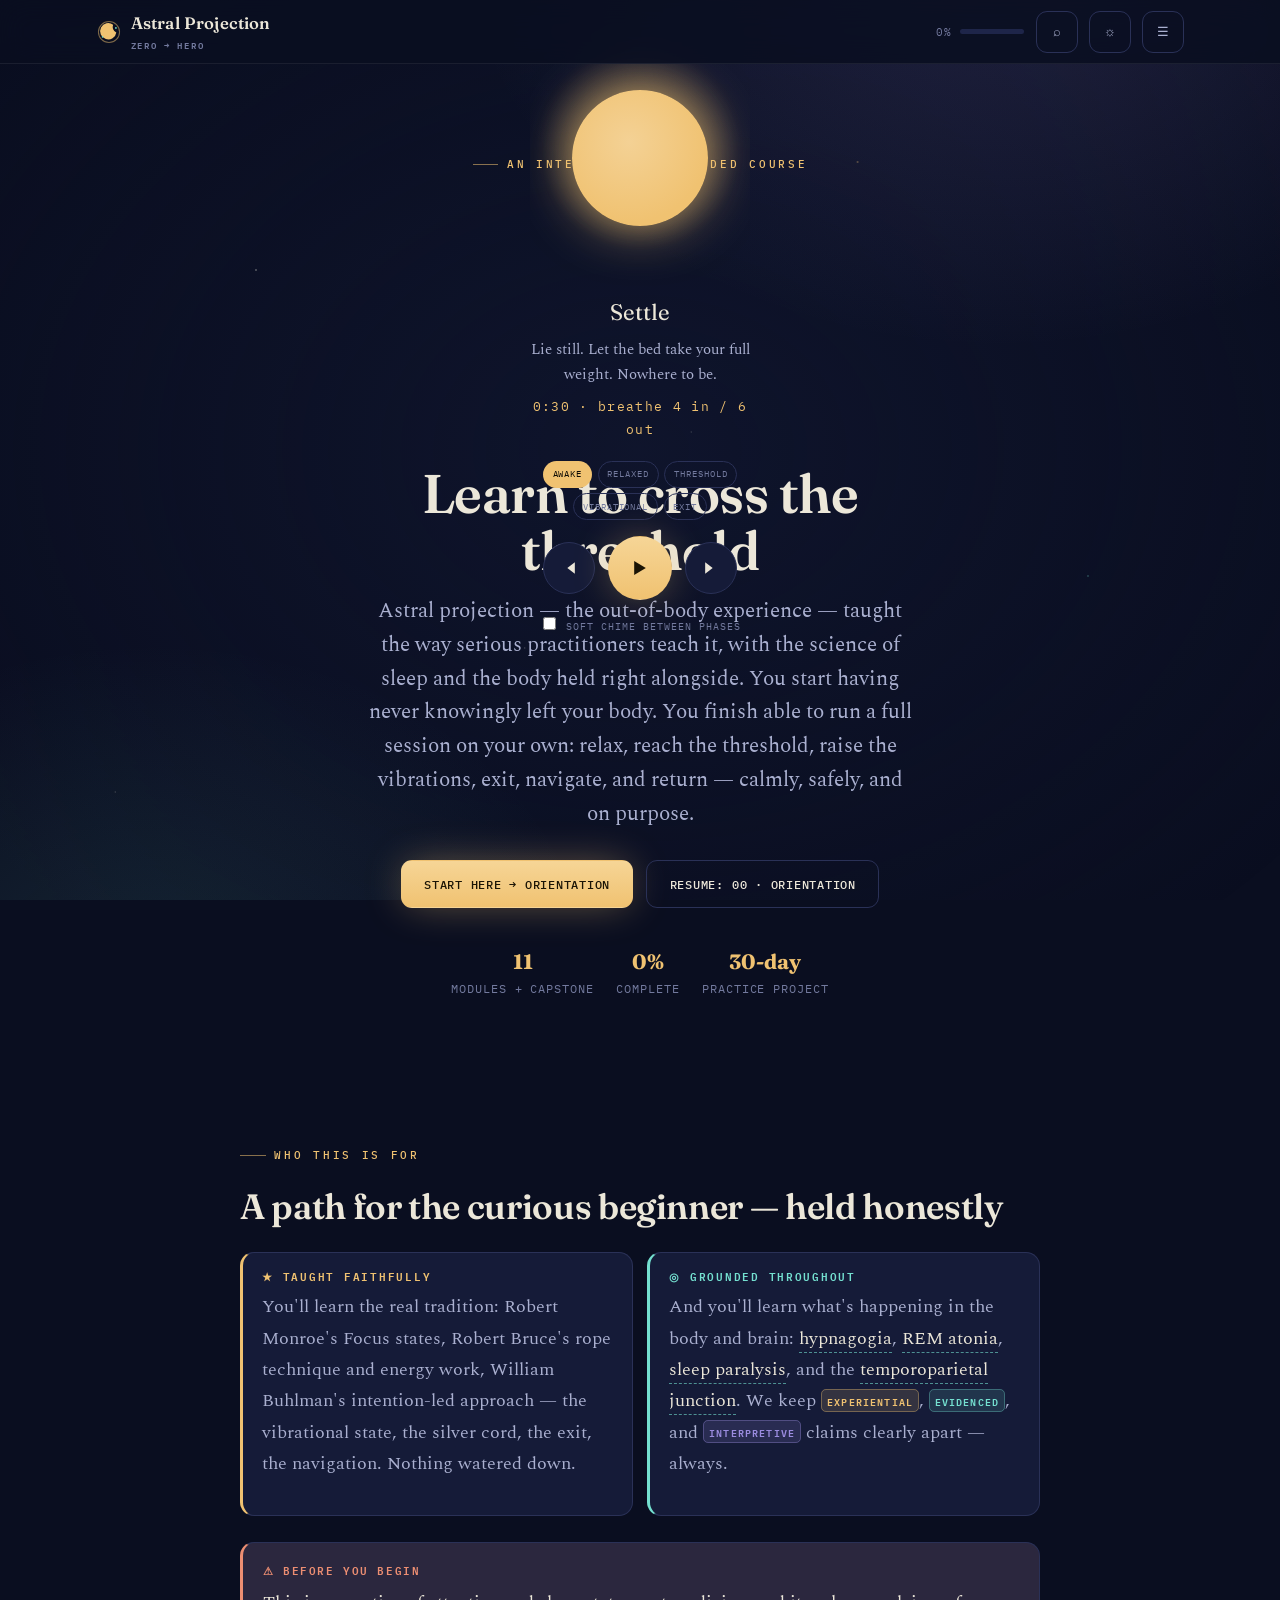
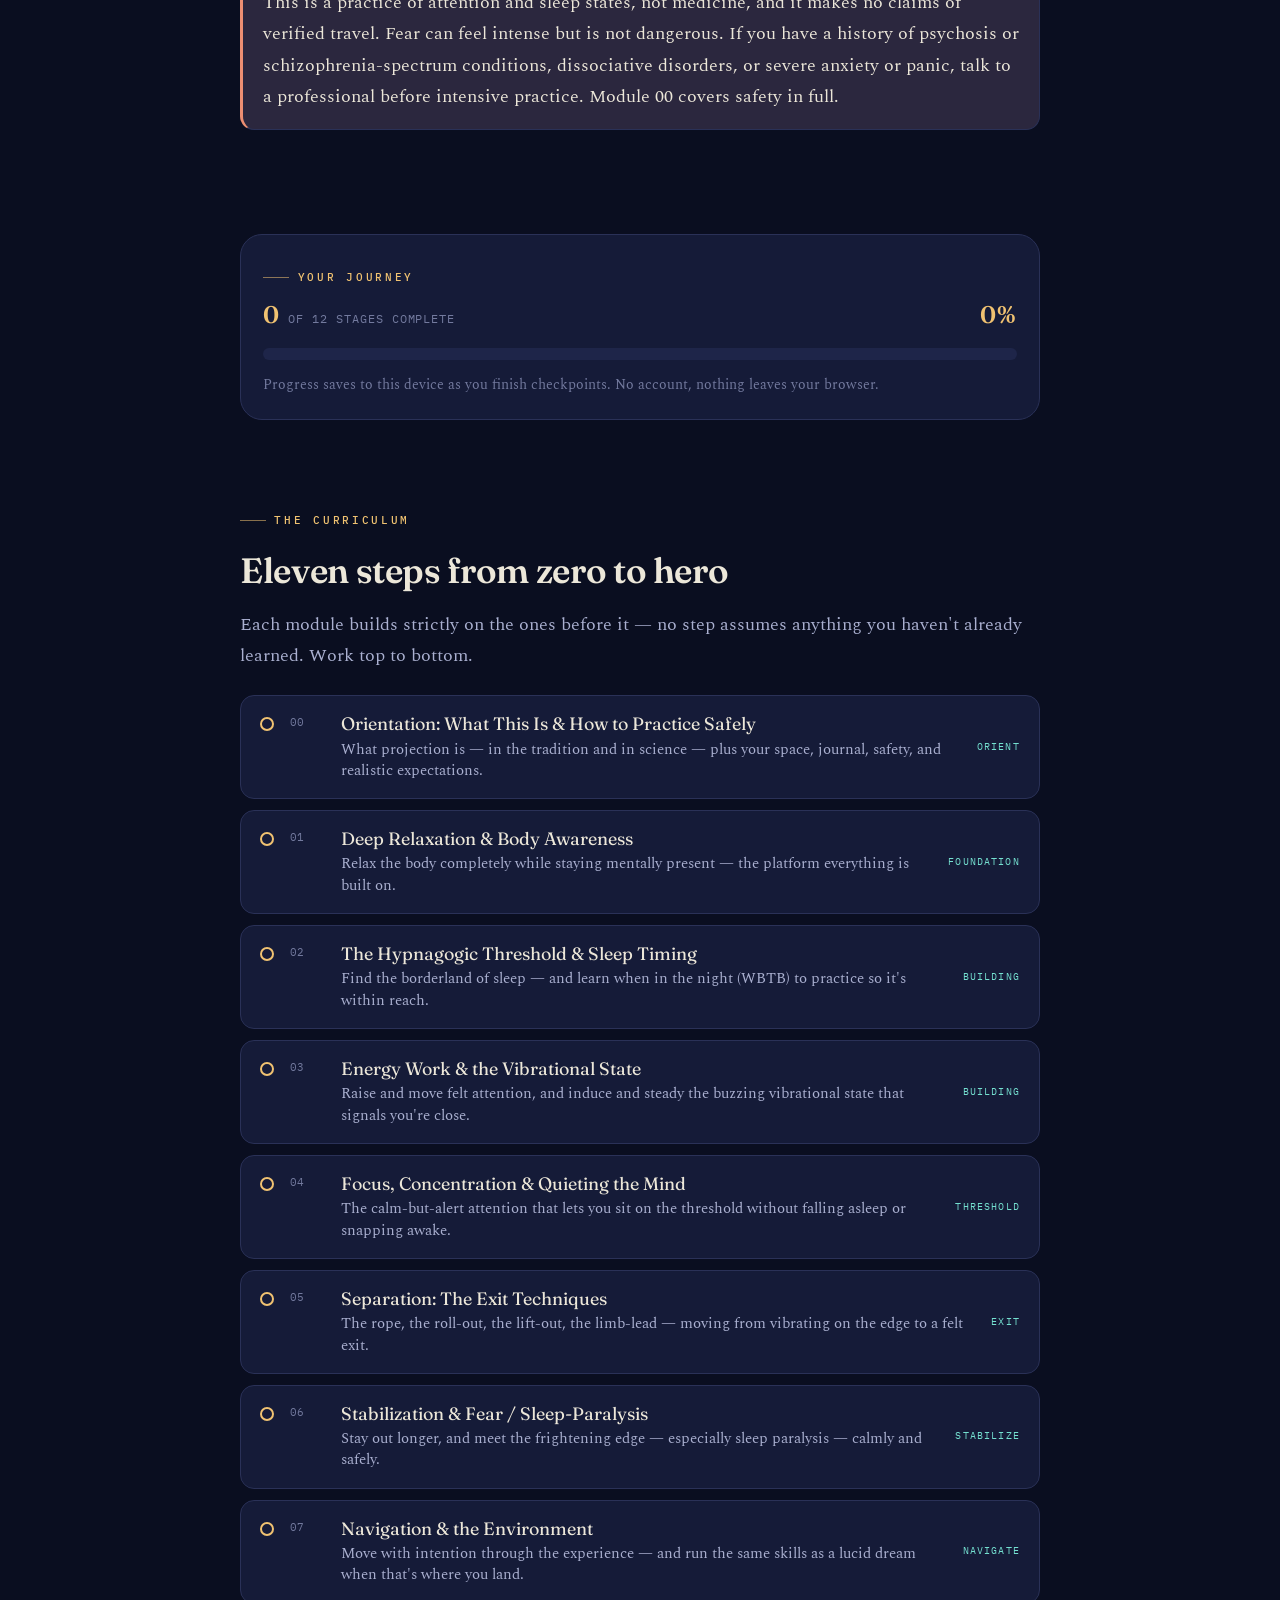
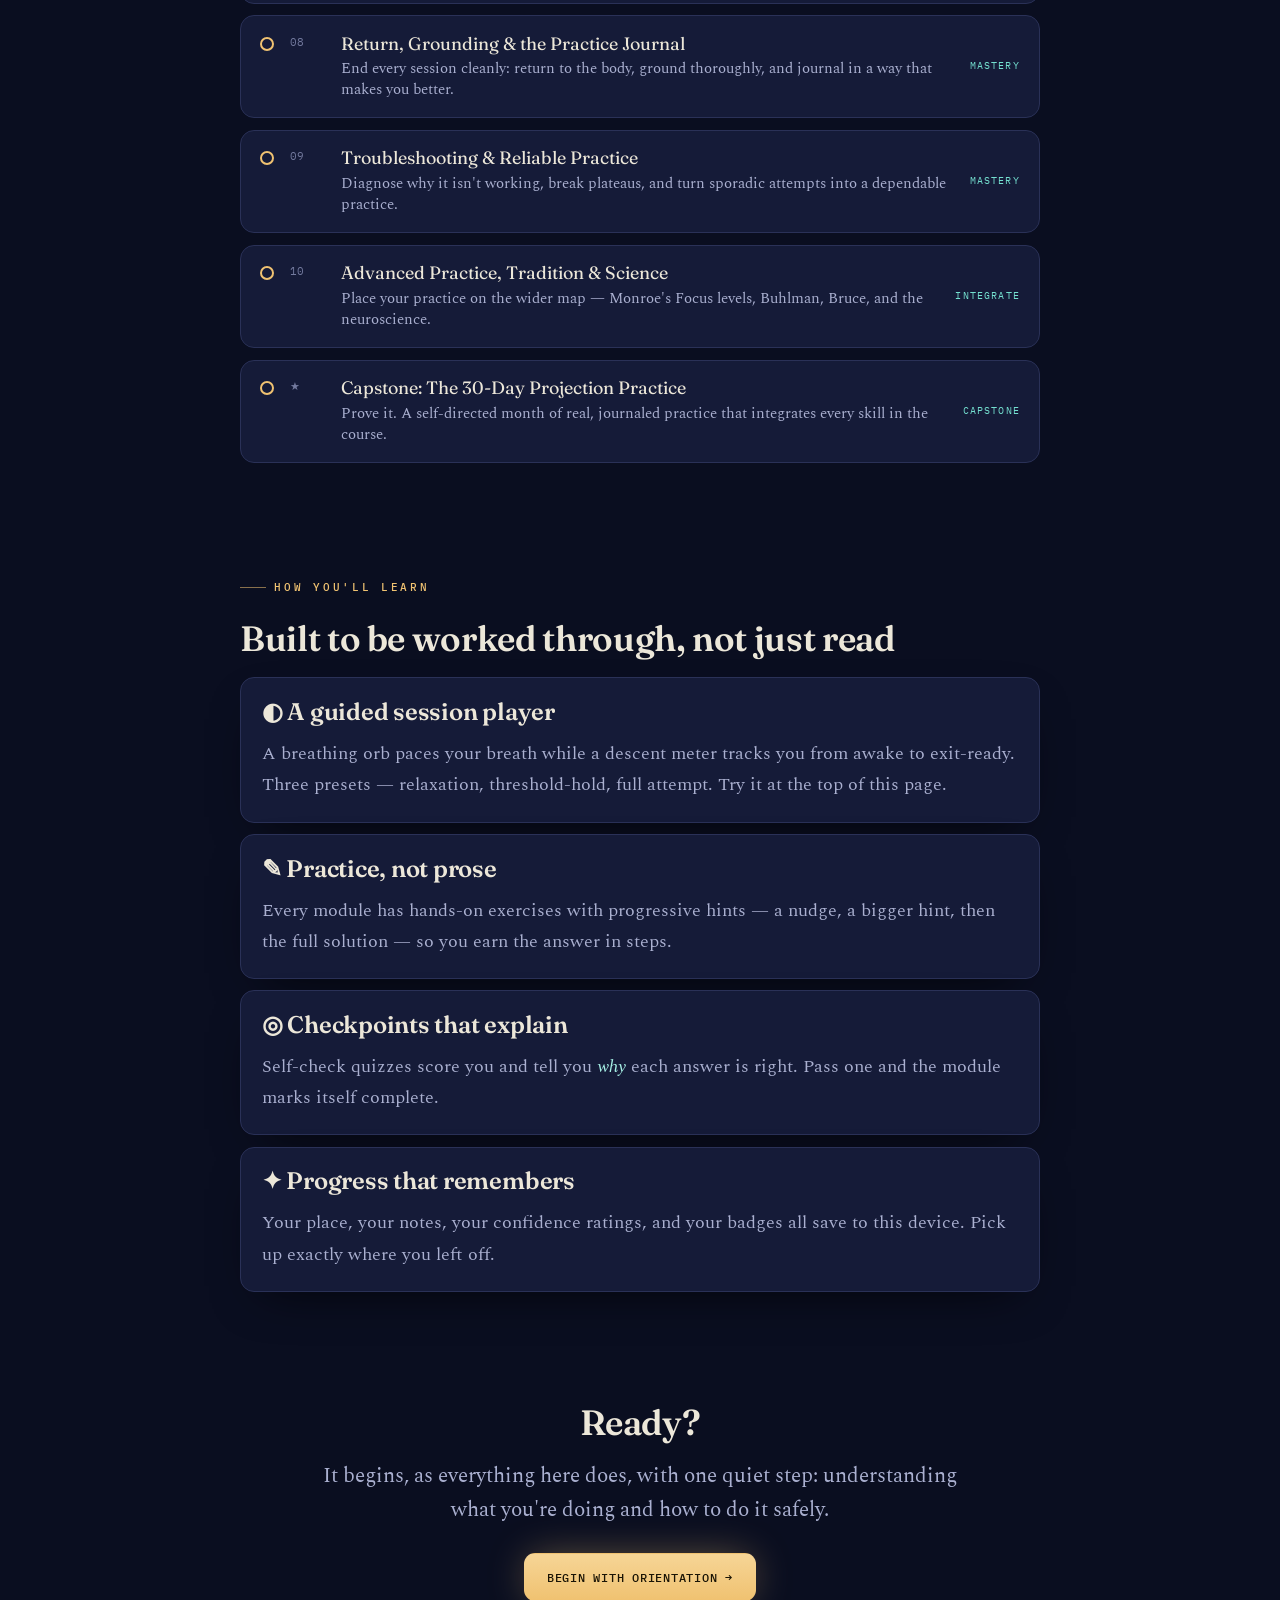
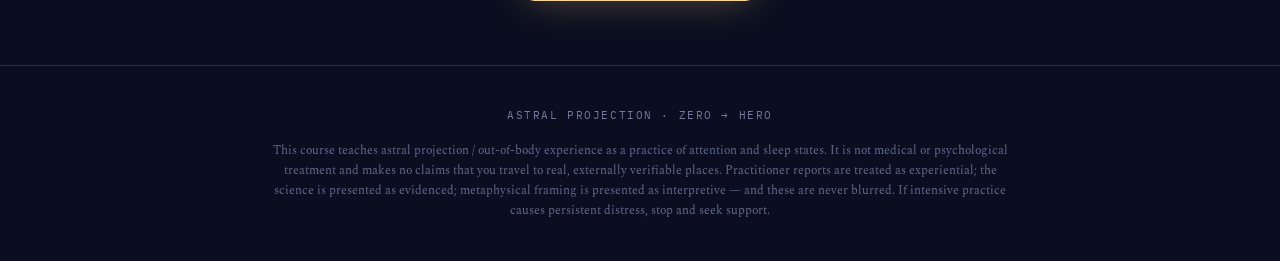
==== docs/index.html @ b240c271 "Build interactive zero-to-hero Astral Projection course A complete, deployable interactive course ta" ====
<!doctype html>
<html lang="en" data-theme="dark">
<head>
  <meta charset="utf-8">
  <meta name="viewport" content="width=device-width, initial-scale=1, viewport-fit=cover">
  <title>Astral Projection · Zero to Hero — an interactive course</title>
  <meta name="description" content="An interactive, grounded zero-to-hero course in astral projection: relaxation, the hypnagogic threshold, the vibrational state, exit techniques, navigation, and a 30-day capstone practice.">
  <link rel="preconnect" href="https://fonts.googleapis.com">
  <link rel="preconnect" href="https://fonts.gstatic.com" crossorigin>
  <link rel="stylesheet" href="assets/css/main.css">
</head>
<body data-module="home">
  <div class="skyfield"></div>
  <a class="skip-link" href="#main">Skip to content</a>

  <header class="site-header"><div class="site-header__bar">
    <a class="brand" href="index.html" aria-label="Astral Projection — home">
      <span class="brand__mark" aria-hidden="true">
        <svg viewBox="0 0 32 32" fill="none"><circle cx="16" cy="16" r="13" stroke="var(--accent)" stroke-width="1.3" opacity=".5"/><path d="M21 7a10 10 0 1 0 4 9.5A8 8 0 0 1 21 7Z" fill="var(--accent)"/><circle cx="24.5" cy="11" r="1.1" fill="var(--accent-2)"/><circle cx="8" cy="22" r="1" fill="var(--accent-2)"/></svg>
      </span>
      <span>Astral Projection<small>Zero → Hero</small></span>
    </a>
    <span class="header-spring"></span>
    <span class="header-progress"><span class="label" data-mini-pct>0%</span>
      <span class="mini-track"><span class="mini-fill" data-mini-fill></span></span></span>
    <button class="icon-btn" data-search-open aria-label="Search the course">⌕</button>
    <button class="icon-btn" data-theme-toggle aria-label="Toggle light or dark theme"><span data-theme-icon>☼</span></button>
    <button class="icon-btn" data-nav-open aria-label="Open module menu">☰</button>
  </div></header>

  <!-- nav sheet -->
  <div class="navsheet" aria-hidden="true">
    <div class="navsheet__scrim" data-nav-close></div>
    <nav class="navsheet__panel" aria-label="Course modules">
      <div style="display:flex;justify-content:space-between;align-items:center">
        <h3 style="margin-top:0">Course map</h3>
        <button class="icon-btn" data-nav-close aria-label="Close menu">✕</button>
      </div>
      <a data-module="home" href="index.html"><span class="num"><span>◆</span></span> Course home</a>
      <h3>Start here</h3>
      <a data-module="00-orientation" href="00-orientation.html"><span class="num"><span>00</span></span> Orientation</a>
      <h3>Modules</h3>
      <a data-module="01-relaxation-and-body-awareness" href="01-relaxation-and-body-awareness.html"><span class="num"><span>01</span></span> Relaxation & Body Awareness</a>
      <a data-module="02-threshold-and-sleep-timing" href="02-threshold-and-sleep-timing.html"><span class="num"><span>02</span></span> The Threshold & Timing</a>
      <a data-module="03-energy-and-vibrational-state" href="03-energy-and-vibrational-state.html"><span class="num"><span>03</span></span> Energy & the Vibrational State</a>
      <a data-module="04-focus-and-quieting-the-mind" href="04-focus-and-quieting-the-mind.html"><span class="num"><span>04</span></span> Focus & Quieting the Mind</a>
      <a data-module="05-separation-and-exit-techniques" href="05-separation-and-exit-techniques.html"><span class="num"><span>05</span></span> The Exit Techniques</a>
      <a data-module="06-stabilizing-and-fear-management" href="06-stabilizing-and-fear-management.html"><span class="num"><span>06</span></span> Stabilization & Fear</a>
      <a data-module="07-navigation-and-the-environment" href="07-navigation-and-the-environment.html"><span class="num"><span>07</span></span> Navigation & the Environment</a>
      <a data-module="08-return-grounding-and-journaling" href="08-return-grounding-and-journaling.html"><span class="num"><span>08</span></span> Return, Grounding & Journaling</a>
      <a data-module="09-troubleshooting-and-reliable-practice" href="09-troubleshooting-and-reliable-practice.html"><span class="num"><span>09</span></span> Troubleshooting & Practice</a>
      <a data-module="10-advanced-practice-tradition-and-science" href="10-advanced-practice-tradition-and-science.html"><span class="num"><span>10</span></span> Advanced Practice & Science</a>
      <h3>Finish</h3>
      <a data-module="capstone" href="capstone.html"><span class="num"><span>★</span></span> Capstone: 30-Day Practice</a>
      <a data-module="reference" href="reference.html"><span class="num"><span>✦</span></span> Reference & Flashcards</a>
    </nav>
  </div>

  <!-- search -->
  <div class="searchbox" role="dialog" aria-modal="true" aria-label="Search">
    <div class="search-panel">
      <input type="search" placeholder="Search modules…  (press / anywhere)" aria-label="Search modules">
      <div class="search-results"></div>
    </div>
  </div>

  <main id="main">
    <section class="hero wrap">
      <p class="eyebrow" style="justify-content:center">An interactive, grounded course</p>
      <div class="orb-wrap"><div data-session-player="relaxation" data-presets="false" style="width:100%;margin:0;border:none;background:none;box-shadow:none;padding:0"></div></div>
      <h1>Learn to cross the threshold</h1>
      <p class="lede">Astral projection — the out-of-body experience — taught the way serious practitioners teach it, with the science of sleep and the body held right alongside. You start having never knowingly left your body. You finish able to run a full session on your own: relax, reach the threshold, raise the vibrations, exit, navigate, and return — calmly, safely, and on purpose.</p>
      <div class="hero-cta">
        <a class="btn btn-primary" href="00-orientation.html">Start here → Orientation</a>
        <a class="btn btn-ghost" data-resume href="00-orientation.html">Resume: <span data-resume-title>00 · Orientation</span></a>
      </div>
      <div class="hero-meta">
        <span><b>11</b> modules + capstone</span>
        <span><b data-overall-pct>0%</b> complete</span>
        <span><b>30-day</b> practice project</span>
      </div>
    </section>

    <div class="spacer"></div>

    <section class="wrap" id="who" style="max-width:54rem">
      <p class="eyebrow">Who this is for</p>
      <h2>A path for the curious beginner — held honestly</h2>
      <div class="lenses">
        <div class="lens lens-tradition">
          <h4>★ Taught faithfully</h4>
          <p class="muted">You'll learn the real tradition: Robert Monroe's Focus states, Robert Bruce's rope technique and energy work, William Buhlman's intention-led approach — the vibrational state, the silver cord, the exit, the navigation. Nothing watered down.</p>
        </div>
        <div class="lens lens-grounded">
          <h4>◎ Grounded throughout</h4>
          <p class="muted">And you'll learn what's happening in the body and brain: <span class="term" data-term="hypnagogia">hypnagogia</span>, <span class="term" data-term="rem atonia">REM atonia</span>, <span class="term" data-term="sleep paralysis">sleep paralysis</span>, and the <span class="term" data-term="tpj">temporoparietal junction</span>. We keep <span class="tag tag-experiential">experiential</span>, <span class="tag tag-evidenced">evidenced</span>, and <span class="tag tag-interpretive">interpretive</span> claims clearly apart — always.</p>
        </div>
      </div>
      <div class="callout callout-safety">
        <p class="callout-title">⚠ Before you begin</p>
        <p style="margin:0">This is a practice of attention and sleep states, not medicine, and it makes no claims of verified travel. Fear can feel intense but is not dangerous. If you have a history of psychosis or schizophrenia-spectrum conditions, dissociative disorders, or severe anxiety or panic, talk to a professional before intensive practice. Module 00 covers safety in full.</p>
      </div>
    </section>

    <div class="spacer"></div>

    <section class="wrap" id="progress" style="max-width:54rem">
      <div class="progress-panel">
        <p class="eyebrow" style="margin-bottom:.4rem">Your journey</p>
        <div style="display:flex;justify-content:space-between;align-items:baseline;flex-wrap:wrap;gap:.5rem">
          <span class="progress-stat"><b data-overall-count>0</b> of <span data-overall-total>12</span> stages complete</span>
          <span class="progress-stat"><b data-overall-pct>0%</b></span>
        </div>
        <div class="big-track"><span class="big-fill" data-overall-fill></span></div>
        <p class="faint" style="margin:.4rem 0 0;font-size:.86rem">Progress saves to this device as you finish checkpoints. No account, nothing leaves your browser.</p>
      </div>
    </section>

    <div class="spacer"></div>

    <section class="wrap" id="curriculum" style="max-width:54rem">
      <p class="eyebrow">The curriculum</p>
      <h2>Eleven steps from zero to hero</h2>
      <p class="muted">Each module builds strictly on the ones before it — no step assumes anything you haven't already learned. Work top to bottom.</p>

      <div class="curriculum">
        <a class="map-item" data-module="00-orientation" href="00-orientation.html"><span class="rail"><span class="dot"></span></span><span class="mno">00</span><span class="mbody"><span class="mttl">Orientation: What This Is &amp; How to Practice Safely</span><span class="mprom">What projection is — in the tradition and in science — plus your space, journal, safety, and realistic expectations.</span></span><span class="mrung">Orient</span></a>
        <a class="map-item" data-module="01-relaxation-and-body-awareness" href="01-relaxation-and-body-awareness.html"><span class="rail"><span class="dot"></span></span><span class="mno">01</span><span class="mbody"><span class="mttl">Deep Relaxation &amp; Body Awareness</span><span class="mprom">Relax the body completely while staying mentally present — the platform everything is built on.</span></span><span class="mrung">Foundation</span></a>
        <a class="map-item" data-module="02-threshold-and-sleep-timing" href="02-threshold-and-sleep-timing.html"><span class="rail"><span class="dot"></span></span><span class="mno">02</span><span class="mbody"><span class="mttl">The Hypnagogic Threshold &amp; Sleep Timing</span><span class="mprom">Find the borderland of sleep — and learn when in the night (WBTB) to practice so it's within reach.</span></span><span class="mrung">Building</span></a>
        <a class="map-item" data-module="03-energy-and-vibrational-state" href="03-energy-and-vibrational-state.html"><span class="rail"><span class="dot"></span></span><span class="mno">03</span><span class="mbody"><span class="mttl">Energy Work &amp; the Vibrational State</span><span class="mprom">Raise and move felt attention, and induce and steady the buzzing vibrational state that signals you're close.</span></span><span class="mrung">Building</span></a>
        <a class="map-item" data-module="04-focus-and-quieting-the-mind" href="04-focus-and-quieting-the-mind.html"><span class="rail"><span class="dot"></span></span><span class="mno">04</span><span class="mbody"><span class="mttl">Focus, Concentration &amp; Quieting the Mind</span><span class="mprom">The calm-but-alert attention that lets you sit on the threshold without falling asleep or snapping awake.</span></span><span class="mrung">Threshold</span></a>
        <a class="map-item" data-module="05-separation-and-exit-techniques" href="05-separation-and-exit-techniques.html"><span class="rail"><span class="dot"></span></span><span class="mno">05</span><span class="mbody"><span class="mttl">Separation: The Exit Techniques</span><span class="mprom">The rope, the roll-out, the lift-out, the limb-lead — moving from vibrating on the edge to a felt exit.</span></span><span class="mrung">Exit</span></a>
        <a class="map-item" data-module="06-stabilizing-and-fear-management" href="06-stabilizing-and-fear-management.html"><span class="rail"><span class="dot"></span></span><span class="mno">06</span><span class="mbody"><span class="mttl">Stabilization &amp; Fear / Sleep-Paralysis</span><span class="mprom">Stay out longer, and meet the frightening edge — especially sleep paralysis — calmly and safely.</span></span><span class="mrung">Stabilize</span></a>
        <a class="map-item" data-module="07-navigation-and-the-environment" href="07-navigation-and-the-environment.html"><span class="rail"><span class="dot"></span></span><span class="mno">07</span><span class="mbody"><span class="mttl">Navigation &amp; the Environment</span><span class="mprom">Move with intention through the experience — and run the same skills as a lucid dream when that's where you land.</span></span><span class="mrung">Navigate</span></a>
        <a class="map-item" data-module="08-return-grounding-and-journaling" href="08-return-grounding-and-journaling.html"><span class="rail"><span class="dot"></span></span><span class="mno">08</span><span class="mbody"><span class="mttl">Return, Grounding &amp; the Practice Journal</span><span class="mprom">End every session cleanly: return to the body, ground thoroughly, and journal in a way that makes you better.</span></span><span class="mrung">Mastery</span></a>
        <a class="map-item" data-module="09-troubleshooting-and-reliable-practice" href="09-troubleshooting-and-reliable-practice.html"><span class="rail"><span class="dot"></span></span><span class="mno">09</span><span class="mbody"><span class="mttl">Troubleshooting &amp; Reliable Practice</span><span class="mprom">Diagnose why it isn't working, break plateaus, and turn sporadic attempts into a dependable practice.</span></span><span class="mrung">Mastery</span></a>
        <a class="map-item" data-module="10-advanced-practice-tradition-and-science" href="10-advanced-practice-tradition-and-science.html"><span class="rail"><span class="dot"></span></span><span class="mno">10</span><span class="mbody"><span class="mttl">Advanced Practice, Tradition &amp; Science</span><span class="mprom">Place your practice on the wider map — Monroe's Focus levels, Buhlman, Bruce, and the neuroscience.</span></span><span class="mrung">Integrate</span></a>
        <a class="map-item" data-module="capstone" href="capstone.html"><span class="rail"><span class="dot"></span></span><span class="mno">★</span><span class="mbody"><span class="mttl">Capstone: The 30-Day Projection Practice</span><span class="mprom">Prove it. A self-directed month of real, journaled practice that integrates every skill in the course.</span></span><span class="mrung">Capstone</span></a>
      </div>
    </section>

    <div class="spacer"></div>

    <section class="wrap" id="what" style="max-width:54rem">
      <p class="eyebrow">How you'll learn</p>
      <h2>Built to be worked through, not just read</h2>
      <div class="curriculum" style="margin-top:1.2rem">
        <div class="card"><h3 style="margin-top:0">◐ A guided session player</h3><p class="muted" style="margin:0">A breathing orb paces your breath while a descent meter tracks you from awake to exit-ready. Three presets — relaxation, threshold-hold, full attempt. Try it at the top of this page.</p></div>
        <div class="card"><h3 style="margin-top:0">✎ Practice, not prose</h3><p class="muted" style="margin:0">Every module has hands-on exercises with progressive hints — a nudge, a bigger hint, then the full solution — so you earn the answer in steps.</p></div>
        <div class="card"><h3 style="margin-top:0">◎ Checkpoints that explain</h3><p class="muted" style="margin:0">Self-check quizzes score you and tell you <em>why</em> each answer is right. Pass one and the module marks itself complete.</p></div>
        <div class="card"><h3 style="margin-top:0">✦ Progress that remembers</h3><p class="muted" style="margin:0">Your place, your notes, your confidence ratings, and your badges all save to this device. Pick up exactly where you left off.</p></div>
      </div>
    </section>

    <div class="spacer"></div>

    <section class="wrap center" id="cta" style="max-width:46rem">
      <h2>Ready?</h2>
      <p class="lede" style="margin:1rem auto 1.6rem">It begins, as everything here does, with one quiet step: understanding what you're doing and how to do it safely.</p>
      <a class="btn btn-primary" href="00-orientation.html">Begin with Orientation →</a>
    </section>
  </main>

  <footer class="site-footer">
    <p class="mono" style="letter-spacing:.14em;text-transform:uppercase;font-size:.7rem">Astral Projection · Zero → Hero</p>
    <p class="foot-disc">This course teaches astral projection / out-of-body experience as a practice of attention and sleep states. It is not medical or psychological treatment and makes no claims that you travel to real, externally verifiable places. Practitioner reports are treated as experiential; the science is presented as evidenced; metaphysical framing is presented as interpretive — and these are never blurred. If intensive practice causes persistent distress, stop and seek support.</p>
  </footer>

  <script src="assets/js/main.js"></script>
</body>
</html>
---- docs/assets/css/main.css ----
/* ============================================================================
   ASTRAL PROJECTION — "The Threshold" design system
   Nocturnal field guide. Mobile-first. Dark default + parchment "daybook" light.
   Type thesis: Fraunces (mystic serif) × IBM Plex Mono (clinical readout)
   ============================================================================ */

@import url('https://fonts.googleapis.com/css2?family=Fraunces:opsz,wght@9..144,400;9..144,500;9..144,600;9..144,700&family=Spectral:ital,wght@0,400;0,500;0,600;1,400&family=IBM+Plex+Mono:wght@400;500;600&display=swap');

/* ----- Tokens -------------------------------------------------------------- */
:root {
  /* nocturnal (default) */
  --bg:#0A0E20;
  --bg-raised:#0E1430;
  --surface:#151B38;
  --surface-2:#1E2549;
  --border:#2A3157;
  --border-soft:rgba(255,255,255,.07);
  --text:#ECE7D9;
  --text-soft:#AAB0D0;
  --text-faint:#737A9E;
  --accent:#F0C271;          /* phosphene gold */
  --accent-strong:#F6D596;
  --accent-2:#74E0D0;        /* vibrational cyan */
  --accent-2-strong:#A6F0E5;
  --accent-3:#9B8CE0;        /* deep-state violet */
  --danger:#EC8E72;          /* safety coral */
  --good:#8FD6A0;
  --shadow:0 18px 50px -24px rgba(0,0,0,.85);
  --shadow-lift:0 24px 60px -20px rgba(0,0,0,.9);
  --glow-gold:0 0 40px -6px rgba(240,194,113,.45);
  --glow-cyan:0 0 44px -6px rgba(116,224,208,.5);

  --font-display:"Fraunces",Georgia,"Times New Roman",serif;
  --font-body:"Spectral",Georgia,serif;
  --font-mono:"IBM Plex Mono",ui-monospace,SFMono-Regular,Menlo,monospace;

  --maxw:72rem;
  --readw:42rem;
  --radius:14px;
  --radius-sm:9px;
  --radius-lg:22px;
  --gap:clamp(1rem,4vw,1.6rem);
  --pad-x:clamp(1.1rem,5vw,2rem);

  --safe-t:env(safe-area-inset-top,0px);
  --safe-b:env(safe-area-inset-bottom,0px);
  --safe-l:env(safe-area-inset-left,0px);
  --safe-r:env(safe-area-inset-right,0px);

  --ease:cubic-bezier(.4,.1,.2,1);
}

[data-theme="light"] {
  /* parchment "daybook" */
  --bg:#E8E1D0;
  --bg-raised:#F1EBDC;
  --surface:#F6F1E4;
  --surface-2:#ECE4D2;
  --border:#D3C9B0;
  --border-soft:rgba(28,33,56,.1);
  --text:#1C2138;
  --text-soft:#4A4F6C;
  --text-faint:#7C7F93;
  --accent:#A8702A;          /* bronze */
  --accent-strong:#855420;
  --accent-2:#1A8576;        /* deep teal */
  --accent-2-strong:#0F6557;
  --accent-3:#6353B8;
  --danger:#B14B33;
  --good:#3C8557;
  --shadow:0 16px 40px -26px rgba(40,33,15,.5);
  --shadow-lift:0 22px 50px -22px rgba(40,33,15,.55);
  --glow-gold:0 0 0 0 transparent;
  --glow-cyan:0 0 0 0 transparent;
}

*,*::before,*::after{box-sizing:border-box}
html{-webkit-text-size-adjust:100%;scroll-behavior:smooth;overflow-x:clip}
@media (prefers-reduced-motion:reduce){html{scroll-behavior:auto}}

body{
  margin:0;
  font-family:var(--font-body);
  font-size:clamp(1.02rem,.97rem + .35vw,1.14rem);
  line-height:1.72;
  color:var(--text);
  background:var(--bg);
  -webkit-font-smoothing:antialiased;
  text-rendering:optimizeLegibility;
  padding-left:var(--safe-l);
  padding-right:var(--safe-r);
}

/* Ambient phosphene field (the dark behind the eyelids) */
.skyfield{position:fixed;inset:0;z-index:-2;background:
  radial-gradient(900px 700px at 78% -8%, rgba(155,140,224,.16), transparent 60%),
  radial-gradient(800px 600px at 12% 108%, rgba(116,224,208,.10), transparent 55%),
  radial-gradient(1200px 900px at 50% 50%, rgba(20,27,56,.5), transparent 70%);
}
[data-theme="light"] .skyfield{background:
  radial-gradient(900px 700px at 80% -10%, rgba(99,83,184,.10), transparent 60%),
  radial-gradient(800px 600px at 10% 110%, rgba(26,133,118,.08), transparent 55%);}
.skyfield::after{content:"";position:absolute;inset:0;
  background-image:
    radial-gradient(1.5px 1.5px at 20% 30%, rgba(236,231,217,.8), transparent),
    radial-gradient(1.5px 1.5px at 67% 18%, rgba(240,194,113,.7), transparent),
    radial-gradient(1px 1px at 41% 72%, rgba(236,231,217,.6), transparent),
    radial-gradient(1.5px 1.5px at 85% 64%, rgba(116,224,208,.6), transparent),
    radial-gradient(1px 1px at 9% 88%, rgba(236,231,217,.5), transparent),
    radial-gradient(1px 1px at 54% 48%, rgba(236,231,217,.45), transparent);
  opacity:.6;animation:drift 26s ease-in-out infinite alternate;}
[data-theme="light"] .skyfield::after{opacity:.18}
@keyframes drift{from{transform:translateY(0)}to{transform:translateY(-16px)}}
@media (prefers-reduced-motion:reduce){.skyfield::after{animation:none}}

/* ----- Layout primitives --------------------------------------------------- */
.wrap{width:100%;max-width:var(--maxw);margin-inline:auto;padding-inline:var(--pad-x)}
.stack>*+*{margin-top:1.1em}
.spacer{height:clamp(2.5rem,8vw,5rem)}
section{scroll-margin-top:5.5rem}

/* ----- Header / nav -------------------------------------------------------- */
.site-header{position:sticky;top:0;z-index:50;
  padding-top:var(--safe-t);
  background:color-mix(in srgb,var(--bg) 86%,transparent);
  backdrop-filter:blur(14px) saturate(1.2);
  -webkit-backdrop-filter:blur(14px) saturate(1.2);
  border-bottom:1px solid var(--border-soft);}
.site-header__bar{display:flex;align-items:center;gap:.7rem;
  max-width:var(--maxw);margin-inline:auto;padding:.55rem var(--pad-x);min-height:54px}
.brand{display:flex;align-items:center;gap:.55rem;font-family:var(--font-display);
  font-weight:600;font-size:1.04rem;color:var(--text);text-decoration:none;letter-spacing:.01em;white-space:nowrap}
.brand__mark{width:26px;height:26px;flex:none;display:grid;place-items:center}
.brand__mark svg{width:100%;height:100%}
.brand small{font-family:var(--font-mono);font-size:.58rem;letter-spacing:.18em;
  text-transform:uppercase;color:var(--text-faint);display:block;margin-top:1px}
.header-spring{flex:1 1 auto}
.icon-btn{appearance:none;background:transparent;border:1px solid var(--border);
  color:var(--text-soft);width:42px;height:42px;border-radius:11px;display:grid;place-items:center;
  cursor:pointer;transition:.18s var(--ease);flex:none}
.icon-btn:hover{color:var(--accent);border-color:var(--accent)}
.icon-btn svg{width:19px;height:19px}
.header-progress{display:flex;align-items:center;gap:.5rem;font-family:var(--font-mono);
  font-size:.66rem;letter-spacing:.1em;color:var(--text-faint);text-transform:uppercase}
.header-progress .mini-track{width:64px;height:5px;border-radius:99px;background:var(--surface-2);overflow:hidden}
.header-progress .mini-fill{height:100%;width:0;border-radius:99px;
  background:linear-gradient(90deg,var(--accent),var(--accent-2));transition:width .6s var(--ease)}
@media (max-width:560px){.header-progress{display:none}}
.brand{min-width:0}
@media (max-width:420px){.brand small{display:none}.site-header__bar{gap:.45rem}}

/* Slide-out module menu */
.navsheet{position:fixed;inset:0;z-index:60;visibility:hidden;pointer-events:none;overflow:hidden}
.navsheet[data-open]{visibility:visible;pointer-events:auto}
.navsheet__scrim{position:absolute;inset:0;background:rgba(5,7,18,.6);opacity:0;transition:.25s var(--ease)}
.navsheet[data-open] .navsheet__scrim{opacity:1}
.navsheet__panel{position:absolute;top:0;right:0;height:100%;width:min(90vw,360px);
  background:var(--bg-raised);border-left:1px solid var(--border);
  padding:calc(var(--safe-t) + 1.2rem) 1.3rem calc(var(--safe-b) + 1.2rem);
  overflow-y:auto;transform:translateX(100%);transition:transform .28s var(--ease);box-shadow:var(--shadow-lift)}
.navsheet[data-open] .navsheet__panel{transform:translateX(0)}
.navsheet h3{font-family:var(--font-mono);font-size:.64rem;letter-spacing:.2em;text-transform:uppercase;
  color:var(--text-faint);margin:1.4rem 0 .6rem}
.navsheet h3:first-of-type{margin-top:.3rem}
.navsheet a{display:flex;align-items:center;gap:.6rem;padding:.62rem .6rem;border-radius:9px;
  color:var(--text-soft);text-decoration:none;font-size:.95rem;line-height:1.3}
.navsheet a:hover{background:var(--surface);color:var(--text)}
.navsheet a[aria-current="page"]{color:var(--accent);background:var(--surface)}
.navsheet a .num{font-family:var(--font-mono);font-size:.72rem;color:var(--text-faint);width:1.6rem;flex:none}
.navsheet a.done .num::after{content:"✓";color:var(--good)}
.navsheet a.done .num span{display:none}

/* ----- Typography ---------------------------------------------------------- */
h1,h2,h3,h4{font-family:var(--font-display);font-weight:600;line-height:1.12;
  color:var(--text);letter-spacing:-.01em;margin:0 0 .5em}
h1{font-size:clamp(2.1rem,1.5rem + 3vw,3.4rem);font-weight:600;line-height:1.05}
h2{font-size:clamp(1.55rem,1.2rem + 1.7vw,2.2rem);margin-top:.2em}
h3{font-size:clamp(1.22rem,1.05rem + .8vw,1.5rem)}
h4{font-size:1.08rem;font-family:var(--font-body);font-weight:600;letter-spacing:0}
p{margin:0 0 1em}
a{color:var(--accent);text-decoration-color:color-mix(in srgb,var(--accent) 40%,transparent);
  text-underline-offset:3px}
a:hover{color:var(--accent-strong)}
strong{color:var(--text);font-weight:600}
em{color:var(--accent-2-strong)}
[data-theme="light"] em{color:var(--accent-2-strong)}
hr{border:none;border-top:1px solid var(--border);margin:2.4rem 0}
::selection{background:rgba(240,194,113,.28);color:var(--text)}

.eyebrow{font-family:var(--font-mono);font-size:.7rem;font-weight:500;letter-spacing:.24em;
  text-transform:uppercase;color:var(--accent);display:inline-flex;align-items:center;gap:.55rem;margin:0 0 .9rem}
.eyebrow::before{content:"";width:1.6rem;height:1px;background:currentColor;opacity:.55}
.lede{font-size:clamp(1.12rem,1.05rem + .5vw,1.32rem);line-height:1.6;color:var(--text-soft);font-weight:400}

ul,ol{padding-left:1.25rem;margin:0 0 1.1em}
li{margin:.32em 0}
ul li::marker{color:var(--accent)}
ol li::marker{color:var(--accent-2);font-family:var(--font-mono);font-size:.85em}

blockquote{margin:1.4rem 0;padding:.4rem 0 .4rem 1.2rem;border-left:2px solid var(--accent);
  font-style:italic;color:var(--text-soft)}

code{font-family:var(--font-mono);font-size:.86em;background:var(--surface-2);
  padding:.12em .42em;border-radius:6px;color:var(--accent-strong)}
[data-theme="light"] code{color:var(--accent-strong)}
pre{position:relative;background:var(--bg-raised);border:1px solid var(--border);
  border-radius:var(--radius);padding:1.1rem 1.1rem;overflow-x:auto;margin:1.3rem 0;
  font-family:var(--font-mono);font-size:.84rem;line-height:1.7;-webkit-overflow-scrolling:touch}
pre code{background:none;padding:0;color:var(--text);font-size:inherit}
.copy-btn{position:absolute;top:.55rem;right:.55rem;font-family:var(--font-mono);font-size:.62rem;
  letter-spacing:.1em;text-transform:uppercase;background:var(--surface-2);color:var(--text-soft);
  border:1px solid var(--border);border-radius:7px;padding:.32rem .55rem;cursor:pointer;transition:.16s}
.copy-btn:hover{color:var(--accent);border-color:var(--accent)}
.copy-btn.copied{color:var(--good);border-color:var(--good)}

/* ----- Buttons ------------------------------------------------------------- */
.btn{--bw:1px;display:inline-flex;align-items:center;justify-content:center;gap:.5rem;
  font-family:var(--font-mono);font-size:.78rem;font-weight:500;letter-spacing:.06em;text-transform:uppercase;
  padding:.85rem 1.4rem;min-height:48px;border-radius:11px;border:var(--bw) solid transparent;
  cursor:pointer;text-decoration:none;transition:.18s var(--ease);line-height:1}
.btn-primary{background:linear-gradient(180deg,var(--accent-strong),var(--accent));color:#1a1405;
  box-shadow:var(--glow-gold)}
.btn-primary:hover{transform:translateY(-2px);color:#1a1405;filter:brightness(1.05)}
.btn-ghost{background:transparent;border-color:var(--border);color:var(--text)}
.btn-ghost:hover{border-color:var(--accent);color:var(--accent)}
.btn-cyan{background:linear-gradient(180deg,var(--accent-2-strong),var(--accent-2));color:#04201c;box-shadow:var(--glow-cyan)}
.btn-cyan:hover{transform:translateY(-2px);filter:brightness(1.05);color:#04201c}
.btn:focus-visible,a:focus-visible,button:focus-visible,input:focus-visible,[tabindex]:focus-visible{
  outline:2px solid var(--accent-2);outline-offset:3px;border-radius:6px}

/* ----- Cards & surfaces ---------------------------------------------------- */
.card{background:var(--surface);border:1px solid var(--border);border-radius:var(--radius);padding:1.3rem;box-shadow:var(--shadow)}

.chip{display:inline-flex;align-items:center;gap:.4rem;font-family:var(--font-mono);font-size:.68rem;
  letter-spacing:.08em;text-transform:uppercase;color:var(--text-soft);background:var(--surface-2);
  border:1px solid var(--border);border-radius:99px;padding:.3rem .7rem}
.chip-accent{color:var(--accent);border-color:color-mix(in srgb,var(--accent) 45%,var(--border))}

/* claim-tag inline labels (experiential / evidenced / interpretive) */
.tag{font-family:var(--font-mono);font-size:.6rem;font-weight:600;letter-spacing:.12em;text-transform:uppercase;
  padding:.16em .5em;border-radius:5px;vertical-align:.08em;white-space:nowrap;border:1px solid transparent}
.tag-experiential{color:var(--accent);background:color-mix(in srgb,var(--accent) 14%,transparent);border-color:color-mix(in srgb,var(--accent) 35%,transparent)}
.tag-evidenced{color:var(--accent-2);background:color-mix(in srgb,var(--accent-2) 13%,transparent);border-color:color-mix(in srgb,var(--accent-2) 32%,transparent)}
.tag-interpretive{color:var(--accent-3);background:color-mix(in srgb,var(--accent-3) 15%,transparent);border-color:color-mix(in srgb,var(--accent-3) 35%,transparent)}

/* ----- Module header ------------------------------------------------------- */
.module-header{padding:2.2rem 0 .5rem}
.module-header .kicker{display:flex;flex-wrap:wrap;gap:.5rem .8rem;align-items:center;margin-bottom:1rem}
.module-no{font-family:var(--font-mono);font-size:.74rem;letter-spacing:.2em;text-transform:uppercase;color:var(--accent)}
.module-rung{font-family:var(--font-mono);font-size:.68rem;letter-spacing:.16em;text-transform:uppercase;
  color:var(--text-faint);padding:.18rem .55rem;border:1px solid var(--border);border-radius:99px}
.module-promise{font-size:clamp(1.1rem,1rem + .5vw,1.28rem);color:var(--text-soft);line-height:1.55;max-width:var(--readw)}
.objectives{background:var(--surface);border:1px solid var(--border);border-left:3px solid var(--accent);
  border-radius:var(--radius);padding:1.2rem 1.3rem;margin:1.6rem 0}
.objectives h2,.objectives h3{font-family:var(--font-mono);font-size:.72rem;letter-spacing:.18em;text-transform:uppercase;
  color:var(--accent);margin:0 0 .8rem}
.objectives ul{list-style:none;padding:0;margin:0}
.objectives li{position:relative;padding-left:1.75rem;margin:.6rem 0;color:var(--text)}
.objectives li::before{content:"";position:absolute;left:0;top:.5em;width:16px;height:16px;border-radius:50%;
  background:radial-gradient(circle at 50% 40%,var(--accent),transparent 70%);
  border:1px solid color-mix(in srgb,var(--accent) 50%,transparent)}
.prereq-row{display:flex;flex-wrap:wrap;gap:.45rem;align-items:center;margin:1.1rem 0;
  font-family:var(--font-mono);font-size:.7rem;color:var(--text-faint)}

/* ----- Content sections ---------------------------------------------------- */
.content{max-width:var(--readw);margin-inline:auto}
.content.wide{max-width:54rem}
.lesson{padding:1.4rem 0}
.lesson-eyebrow{font-family:var(--font-mono);font-size:.68rem;letter-spacing:.2em;text-transform:uppercase;
  color:var(--accent-2);margin-bottom:.4rem}
figure{margin:1.6rem 0}
figure img{width:100%;height:auto;border-radius:var(--radius);border:1px solid var(--border)}
figcaption{font-family:var(--font-mono);font-size:.72rem;color:var(--text-faint);margin-top:.5rem;text-align:center}

/* Two-lens block (tradition × grounded) */
.lenses{display:grid;gap:.9rem;margin:1.6rem 0}
@media (min-width:680px){.lenses{grid-template-columns:1fr 1fr}}
.lens{border-radius:var(--radius);padding:1.1rem 1.2rem;border:1px solid var(--border);background:var(--surface)}
.lens h4{font-family:var(--font-mono);font-size:.68rem;letter-spacing:.16em;text-transform:uppercase;margin:0 0 .55rem;display:flex;align-items:center;gap:.5rem}
.lens-tradition{border-left:3px solid var(--accent)}
.lens-tradition h4{color:var(--accent)}
.lens-grounded{border-left:3px solid var(--accent-2)}
.lens-grounded h4{color:var(--accent-2)}

/* Worked example */
.worked-example{background:var(--bg-raised);border:1px solid var(--border);border-radius:var(--radius);
  padding:1.3rem;margin:1.7rem 0;position:relative;overflow:hidden}
.worked-example::before{content:"Worked example";position:absolute;top:0;left:0;
  font-family:var(--font-mono);font-size:.6rem;letter-spacing:.18em;text-transform:uppercase;color:#1a1405;
  background:var(--accent);padding:.3rem .7rem;border-bottom-right-radius:10px}
.worked-example{padding-top:2.4rem}
.worked-example h3,.worked-example h4{margin-top:0}

/* Callouts */
.callout{border-radius:var(--radius);padding:1.05rem 1.2rem 1.05rem 1.25rem;margin:1.5rem 0;
  border:1px solid var(--border);border-left:3px solid var(--text-faint);background:var(--surface)}
.callout > :first-child{margin-top:0}.callout > :last-child{margin-bottom:0}
.callout-title{font-family:var(--font-mono);font-size:.7rem;letter-spacing:.14em;text-transform:uppercase;
  display:flex;align-items:center;gap:.5rem;margin-bottom:.5rem;font-weight:600}
.callout-mistakes{border-left-color:var(--danger);background:color-mix(in srgb,var(--danger) 7%,var(--surface))}
.callout-mistakes .callout-title{color:var(--danger)}
.callout-safety{border-left-color:var(--danger);background:color-mix(in srgb,var(--danger) 10%,var(--surface))}
.callout-safety .callout-title{color:var(--danger)}
.callout-note{border-left-color:var(--accent-2)}
.callout-note .callout-title{color:var(--accent-2)}
.callout-tradition{border-left-color:var(--accent)}
.callout-tradition .callout-title{color:var(--accent)}
.callout-science{border-left-color:var(--accent-3)}
.callout-science .callout-title{color:var(--accent-3)}

/* ----- Exercises with progressive hints ----------------------------------- */
.exercise{background:var(--surface);border:1px solid var(--border);border-radius:var(--radius);
  padding:1.2rem 1.25rem;margin:1.3rem 0}
.exercise-head{display:flex;align-items:center;gap:.6rem;margin-bottom:.7rem}
.exercise-no{font-family:var(--font-mono);font-size:.66rem;letter-spacing:.14em;text-transform:uppercase;
  color:var(--accent);border:1px solid color-mix(in srgb,var(--accent) 40%,var(--border));border-radius:99px;padding:.2rem .6rem}
.exercise-diff{font-family:var(--font-mono);font-size:.62rem;letter-spacing:.1em;text-transform:uppercase;color:var(--text-faint)}
.exercise-q{color:var(--text)}
.hint-step{margin:.8rem 0 0;padding:.85rem 1rem;border-radius:var(--radius-sm);
  border:1px dashed var(--border);background:var(--bg-raised);animation:fadein .3s var(--ease)}
.hint-step[data-step="solution"]{border-style:solid;border-left:3px solid var(--good);background:color-mix(in srgb,var(--good) 6%,var(--surface))}
.hint-step .step-label{font-family:var(--font-mono);font-size:.62rem;letter-spacing:.14em;text-transform:uppercase;
  color:var(--text-faint);display:block;margin-bottom:.4rem}
.hint-step[data-step="solution"] .step-label{color:var(--good)}
.reveal-btn{margin-top:.9rem;font-family:var(--font-mono);font-size:.72rem;letter-spacing:.06em;text-transform:uppercase;
  background:transparent;border:1px solid var(--accent);color:var(--accent);border-radius:10px;
  padding:.6rem 1rem;min-height:44px;cursor:pointer;transition:.16s var(--ease)}
.reveal-btn:hover{background:color-mix(in srgb,var(--accent) 12%,transparent)}
.reveal-btn[data-stage="solution"]{border-color:var(--good);color:var(--good)}
@keyframes fadein{from{opacity:0;transform:translateY(5px)}to{opacity:1;transform:none}}
@media (prefers-reduced-motion:reduce){.hint-step{animation:none}}

/* ----- Quizzes ------------------------------------------------------------- */
.quiz{background:var(--bg-raised);border:1px solid var(--border);border-radius:var(--radius-lg);
  padding:1.4rem 1.3rem;margin:2rem 0}
.quiz-head{display:flex;align-items:center;gap:.6rem;margin-bottom:.4rem}
.quiz-head .eyebrow{margin:0}
.quiz-intro{color:var(--text-soft);font-size:.96rem;margin-bottom:1.2rem}
.question{padding:1.1rem 0;border-top:1px solid var(--border-soft)}
.question:first-of-type{border-top:none}
.q-text{font-weight:500;margin-bottom:.85rem}
.q-text .qn{font-family:var(--font-mono);color:var(--accent-2);font-size:.82em;margin-right:.4rem}
.options{list-style:none;padding:0;margin:0;display:grid;gap:.55rem}
.option{display:flex;align-items:center;gap:.7rem;width:100%;text-align:left;
  font-family:var(--font-body);font-size:1rem;color:var(--text);background:var(--surface);
  border:1px solid var(--border);border-radius:11px;padding:.8rem .9rem;min-height:48px;cursor:pointer;transition:.15s var(--ease)}
.option:hover{border-color:var(--accent-2)}
.option .opt-key{font-family:var(--font-mono);font-size:.78rem;width:24px;height:24px;flex:none;display:grid;place-items:center;
  border:1px solid var(--border);border-radius:7px;color:var(--text-faint)}
.option[aria-pressed="true"]{border-color:var(--accent-2);background:color-mix(in srgb,var(--accent-2) 12%,var(--surface))}
.option[aria-pressed="true"] .opt-key{border-color:var(--accent-2);color:var(--accent-2)}
.option.correct{border-color:var(--good);background:color-mix(in srgb,var(--good) 14%,var(--surface))}
.option.correct .opt-key{border-color:var(--good);color:var(--good)}
.option.wrong{border-color:var(--danger);background:color-mix(in srgb,var(--danger) 12%,var(--surface))}
.option.wrong .opt-key{border-color:var(--danger);color:var(--danger)}
.option:disabled{cursor:default;opacity:1}
.fill-input{font-family:var(--font-body);font-size:1rem;color:var(--text);background:var(--surface);
  border:1px solid var(--border);border-radius:10px;padding:.7rem .85rem;min-height:48px;width:100%;max-width:22rem}
.fill-input.correct{border-color:var(--good)}.fill-input.wrong{border-color:var(--danger)}
.q-feedback{margin-top:.8rem;padding:.8rem 1rem;border-radius:var(--radius-sm);font-size:.92rem;
  background:var(--surface-2);border-left:3px solid var(--accent-2)}
.q-feedback.is-right{border-left-color:var(--good)}
.q-feedback.is-wrong{border-left-color:var(--danger)}
.q-feedback .verdict{font-family:var(--font-mono);font-size:.66rem;letter-spacing:.12em;text-transform:uppercase;display:block;margin-bottom:.3rem}
.q-feedback.is-right .verdict{color:var(--good)}
.q-feedback.is-wrong .verdict{color:var(--danger)}

/* order / drag-to-sequence */
.order-list{list-style:none;padding:0;margin:0;display:grid;gap:.5rem}
.order-item{display:flex;align-items:center;gap:.6rem;background:var(--surface);border:1px solid var(--border);
  border-radius:11px;padding:.7rem .8rem;min-height:50px;touch-action:manipulation}
.order-item.dragging{opacity:.55;border-color:var(--accent-2)}
.order-item .grip{font-family:var(--font-mono);color:var(--text-faint);cursor:grab;font-size:1.1rem;line-height:1}
.order-item .txt{flex:1}
.order-move{display:flex;flex-direction:column;gap:2px}
.order-move button{width:34px;height:24px;display:grid;place-items:center;background:var(--surface-2);
  border:1px solid var(--border);border-radius:6px;color:var(--text-soft);cursor:pointer;font-size:.7rem}
.order-move button:hover{color:var(--accent-2);border-color:var(--accent-2)}
.order-item.correct{border-color:var(--good)}
.order-item.wrong{border-color:var(--danger)}

.quiz-actions{display:flex;flex-wrap:wrap;gap:.7rem;align-items:center;margin-top:1.3rem}
.quiz-score{font-family:var(--font-mono);font-size:.95rem;letter-spacing:.04em}
.quiz-score .pct{font-size:1.3rem;color:var(--accent)}
.quiz-result{margin-top:1.1rem;padding:1.1rem 1.2rem;border-radius:var(--radius);display:none}
.quiz-result.show{display:block;animation:fadein .35s var(--ease)}
.quiz-result.pass{background:color-mix(in srgb,var(--good) 12%,var(--surface));border:1px solid color-mix(in srgb,var(--good) 40%,var(--border))}
.quiz-result.fail{background:color-mix(in srgb,var(--danger) 9%,var(--surface));border:1px solid color-mix(in srgb,var(--danger) 35%,var(--border))}
.quiz-result h4{margin:0 0 .3rem;font-family:var(--font-display)}

/* ----- Progress / completion ---------------------------------------------- */
.progress-panel{background:var(--surface);border:1px solid var(--border);border-radius:var(--radius-lg);padding:1.4rem}
.big-track{height:12px;border-radius:99px;background:var(--surface-2);overflow:hidden;margin:.8rem 0}
.big-fill{height:100%;width:0;border-radius:99px;
  background:linear-gradient(90deg,var(--accent),var(--accent-2) 60%,var(--accent-3));
  transition:width .8s var(--ease);box-shadow:0 0 20px -2px var(--accent)}
.progress-stat{font-family:var(--font-mono);font-size:.74rem;letter-spacing:.08em;text-transform:uppercase;color:var(--text-faint)}
.progress-stat b{color:var(--accent);font-size:1.5rem;font-family:var(--font-display);font-weight:600}

.mark-complete{display:flex;flex-wrap:wrap;align-items:center;gap:1rem;justify-content:space-between;
  background:var(--surface);border:1px solid var(--border);border-radius:var(--radius);padding:1.2rem 1.3rem;margin:2rem 0}
.mark-complete.done{border-color:color-mix(in srgb,var(--good) 50%,var(--border));background:color-mix(in srgb,var(--good) 7%,var(--surface))}
.mark-complete .mc-label{font-family:var(--font-mono);font-size:.74rem;letter-spacing:.1em;text-transform:uppercase;color:var(--text-soft)}
.mark-complete.done .mc-label{color:var(--good)}

/* confidence check */
.confidence{display:flex;flex-wrap:wrap;align-items:center;gap:.6rem;margin:1.4rem 0}
.confidence .c-label{font-family:var(--font-mono);font-size:.72rem;letter-spacing:.1em;text-transform:uppercase;color:var(--text-faint)}
.confidence .dots{display:flex;gap:.4rem}
.conf-dot{width:40px;height:40px;border-radius:10px;border:1px solid var(--border);background:var(--surface);
  cursor:pointer;display:grid;place-items:center;color:var(--text-faint);font-family:var(--font-mono);font-size:.8rem;transition:.15s}
.conf-dot:hover{border-color:var(--accent)}
.conf-dot.active{background:color-mix(in srgb,var(--accent) 18%,var(--surface));border-color:var(--accent);color:var(--accent)}

/* prev / next nav */
.module-nav{display:grid;gap:.8rem;margin:2.5rem 0 1rem}
@media (min-width:620px){.module-nav{grid-template-columns:1fr 1fr}}
.module-nav a{display:flex;flex-direction:column;gap:.25rem;padding:1.1rem 1.2rem;border-radius:var(--radius);
  background:var(--surface);border:1px solid var(--border);text-decoration:none;transition:.18s var(--ease)}
.module-nav a:hover{border-color:var(--accent);transform:translateY(-2px)}
.module-nav .dir{font-family:var(--font-mono);font-size:.66rem;letter-spacing:.16em;text-transform:uppercase;color:var(--text-faint)}
.module-nav .ttl{font-family:var(--font-display);color:var(--text);font-size:1.05rem}
.module-nav .next{text-align:right}

/* ----- TOC scroll-spy ------------------------------------------------------ */
.layout{display:block}
.toc{display:none}
@media (min-width:1080px){
  .layout{display:grid;grid-template-columns:1fr minmax(0,var(--readw)) 1fr;gap:2rem;align-items:start}
  .layout .content{grid-column:2;margin:0}
  .toc{display:block;position:sticky;top:5.2rem;grid-column:3;justify-self:start;max-width:15rem;
    font-size:.86rem;padding-top:.3rem;max-height:calc(100vh - 7rem);overflow-y:auto}
  .layout .module-header,.layout .module-nav,.layout .pre-footer{grid-column:1/-1;max-width:var(--readw);margin-inline:auto}
}
.toc h4{font-family:var(--font-mono);font-size:.64rem;letter-spacing:.18em;text-transform:uppercase;color:var(--text-faint);margin:0 0 .7rem}
.toc ul{list-style:none;padding:0;margin:0}
.toc li{margin:0}
.toc a{display:block;padding:.32rem .7rem;color:var(--text-faint);text-decoration:none;border-left:2px solid var(--border);transition:.15s;line-height:1.35}
.toc a:hover{color:var(--text-soft)}
.toc a.active{color:var(--accent);border-left-color:var(--accent)}

/* ----- Glossary tooltip ---------------------------------------------------- */
.term{border-bottom:1px dashed color-mix(in srgb,var(--accent-2) 60%,transparent);cursor:help;color:var(--text)}
.term:hover{color:var(--accent-2)}
.glosspop{position:fixed;z-index:80;max-width:min(20rem,86vw);background:var(--bg-raised);border:1px solid var(--accent-2);
  border-radius:12px;padding:.85rem 1rem;box-shadow:var(--shadow-lift);font-size:.88rem;line-height:1.5;
  color:var(--text-soft);opacity:0;transform:translateY(4px);transition:.16s var(--ease);pointer-events:none}
.glosspop.show{opacity:1;transform:none}
.glosspop .gterm{font-family:var(--font-mono);font-size:.66rem;letter-spacing:.14em;text-transform:uppercase;color:var(--accent-2);display:block;margin-bottom:.3rem}

/* ----- Flashcards ---------------------------------------------------------- */
.flashdeck{margin:1.6rem 0}
.flashcard{perspective:1400px;height:230px;margin-bottom:.9rem}
.flashcard__inner{position:relative;width:100%;height:100%;transition:transform .5s var(--ease);transform-style:preserve-3d;cursor:pointer}
.flashcard.flipped .flashcard__inner{transform:rotateY(180deg)}
.flashcard__face{position:absolute;inset:0;backface-visibility:hidden;border-radius:var(--radius-lg);
  border:1px solid var(--border);background:var(--surface);padding:1.5rem;display:grid;place-items:center;text-align:center}
.flashcard__face .hint{position:absolute;bottom:.8rem;font-family:var(--font-mono);font-size:.6rem;letter-spacing:.14em;text-transform:uppercase;color:var(--text-faint)}
.flashcard__front .term-word{font-family:var(--font-display);font-size:1.5rem;color:var(--accent)}
.flashcard__back{transform:rotateY(180deg);background:var(--bg-raised)}
.flashcard__back .def{font-size:.98rem;color:var(--text-soft);line-height:1.55}
@media (prefers-reduced-motion:reduce){.flashcard__inner{transition:none}}
.flash-controls{display:flex;align-items:center;justify-content:space-between;gap:1rem;font-family:var(--font-mono);font-size:.74rem;color:var(--text-faint)}

/* ----- Learner notes ------------------------------------------------------- */
.notes-box{background:var(--surface);border:1px solid var(--border);border-radius:var(--radius);padding:1.1rem 1.2rem;margin:1.8rem 0}
.notes-box label{font-family:var(--font-mono);font-size:.7rem;letter-spacing:.14em;text-transform:uppercase;color:var(--accent-2);display:flex;align-items:center;gap:.5rem;margin-bottom:.6rem}
.notes-box textarea{width:100%;min-height:120px;resize:vertical;font-family:var(--font-body);font-size:1rem;line-height:1.6;
  color:var(--text);background:var(--bg-raised);border:1px solid var(--border);border-radius:10px;padding:.8rem .9rem}
.notes-box .saved-tag{font-family:var(--font-mono);font-size:.62rem;letter-spacing:.1em;text-transform:uppercase;color:var(--text-faint);margin-top:.5rem;display:block}

/* ----- Achievements / toast ----------------------------------------------- */
.toast-stack{position:fixed;left:50%;bottom:calc(1rem + var(--safe-b));transform:translateX(-50%);z-index:90;
  display:flex;flex-direction:column;gap:.6rem;align-items:center;width:max-content;max-width:92vw}
.toast{display:flex;align-items:center;gap:.8rem;background:var(--bg-raised);border:1px solid var(--accent);
  border-radius:14px;padding:.8rem 1.1rem;box-shadow:var(--shadow-lift);animation:toastin .4s var(--ease)}
.toast .tico{font-size:1.5rem;line-height:1}
.toast .tt{font-family:var(--font-mono);font-size:.62rem;letter-spacing:.14em;text-transform:uppercase;color:var(--accent)}
.toast .td{font-family:var(--font-display);font-size:1rem;color:var(--text)}
@keyframes toastin{from{opacity:0;transform:translateY(18px)}to{opacity:1;transform:none}}
.badge-grid{display:grid;grid-template-columns:repeat(auto-fill,minmax(116px,1fr));gap:.8rem;margin:1.4rem 0}
.badge{text-align:center;padding:1.1rem .7rem;border-radius:var(--radius);border:1px solid var(--border);background:var(--surface);opacity:.4;transition:.3s}
.badge.earned{opacity:1;border-color:color-mix(in srgb,var(--accent) 45%,var(--border));box-shadow:var(--glow-gold)}
.badge .bico{font-size:1.8rem}
.badge .bname{font-family:var(--font-mono);font-size:.6rem;letter-spacing:.1em;text-transform:uppercase;color:var(--text-soft);margin-top:.4rem}

/* ----- Certificate --------------------------------------------------------- */
.certificate{border:2px solid var(--accent);border-radius:var(--radius-lg);padding:2.2rem 1.6rem;text-align:center;
  background:radial-gradient(120% 120% at 50% 0%,color-mix(in srgb,var(--accent) 8%,var(--surface)),var(--surface));position:relative}
.certificate .cert-eyebrow{font-family:var(--font-mono);font-size:.66rem;letter-spacing:.22em;text-transform:uppercase;color:var(--accent)}
.certificate .cert-name{font-family:var(--font-display);font-size:clamp(1.6rem,1.2rem+2vw,2.4rem);color:var(--text);margin:.5rem 0;border-bottom:1px solid var(--border);display:inline-block;padding:0 1rem .3rem}
.cert-locked{opacity:.55;filter:grayscale(.4)}

/* ----- Hero (home) --------------------------------------------------------- */
.hero{position:relative;text-align:center;padding:clamp(2.5rem,9vw,5rem) 0 clamp(2rem,6vw,3.5rem)}
.hero .orb-wrap{display:grid;place-items:center;margin:1.5rem auto 2rem;width:min(220px,52vw);aspect-ratio:1}
.hero h1{margin:.4rem auto;max-width:14ch}
.hero .lede{max-width:34rem;margin:1rem auto 1.8rem}
.hero-cta{display:flex;flex-wrap:wrap;gap:.8rem;justify-content:center}
.hero-meta{display:flex;flex-wrap:wrap;gap:1.4rem;justify-content:center;margin-top:2.2rem;
  font-family:var(--font-mono);font-size:.72rem;letter-spacing:.08em;text-transform:uppercase;color:var(--text-faint)}
.hero-meta b{color:var(--accent);font-family:var(--font-display);font-size:1.3rem;display:block;letter-spacing:0;text-transform:none}

/* curriculum map */
.curriculum{display:grid;gap:.7rem;margin:1.5rem 0;counter-reset:mod}
.map-item{display:flex;gap:1rem;align-items:stretch;padding:1.05rem 1.2rem;border-radius:var(--radius);
  background:var(--surface);border:1px solid var(--border);text-decoration:none;transition:.18s var(--ease);position:relative}
.map-item:hover{border-color:var(--accent);transform:translateX(3px)}
.map-item .rail{display:flex;flex-direction:column;align-items:center;flex:none}
.map-item .dot{width:14px;height:14px;border-radius:50%;border:2px solid var(--accent);background:transparent;margin-top:.25rem}
.map-item.done .dot{background:var(--good);border-color:var(--good)}
.map-item .mno{font-family:var(--font-mono);font-size:.7rem;color:var(--text-faint);width:2.2rem;flex:none}
.map-item .mbody{flex:1;display:flex;flex-direction:column;gap:.25rem}
.map-item .mttl{display:block;font-family:var(--font-display);font-size:1.12rem;line-height:1.2;color:var(--text)}
.map-item .mprom{display:block;font-size:.92rem;color:var(--text-soft);line-height:1.45}
.map-item .mrung{font-family:var(--font-mono);font-size:.6rem;letter-spacing:.12em;text-transform:uppercase;color:var(--accent-2);align-self:center;flex:none}
@media (max-width:540px){.map-item .mrung{display:none}}

/* ----- Signature: Guided Session Player ----------------------------------- */
.session-player{background:linear-gradient(180deg,var(--bg-raised),var(--surface));
  border:1px solid var(--border);border-radius:var(--radius-lg);padding:1.5rem 1.3rem;margin:2rem 0;
  box-shadow:var(--shadow);position:relative;overflow:hidden}
.session-player::before{content:"Guided session";position:absolute;top:1rem;left:1.3rem;
  font-family:var(--font-mono);font-size:.62rem;letter-spacing:.18em;text-transform:uppercase;color:var(--text-faint)}
.orb-wrap .session-player{background:none;border:none;box-shadow:none;padding:0}
.orb-wrap .session-player::before{content:none}
.sp-stage{display:grid;place-items:center;padding:2.4rem 0 1.2rem}
.sp-orb{position:relative;width:min(220px,60vw);aspect-ratio:1;display:grid;place-items:center}
.sp-orb__halo{position:absolute;inset:0;border-radius:50%;
  background:radial-gradient(circle at 50% 45%,var(--orb,var(--accent)),transparent 62%);
  filter:blur(6px);opacity:.55;transition:transform 4s var(--ease),background 1.5s linear}
.sp-orb__core{position:relative;width:62%;aspect-ratio:1;border-radius:50%;
  background:radial-gradient(circle at 42% 38%,color-mix(in srgb,var(--orb,var(--accent)) 75%,#fff),var(--orb,var(--accent)) 70%);
  box-shadow:0 0 60px -8px var(--orb,var(--accent));transition:transform 4s var(--ease),background 1.5s linear}
.sp-orb.breathe-in .sp-orb__halo,.sp-orb.breathe-in .sp-orb__core{transform:scale(1.32)}
.sp-orb.breathe-out .sp-orb__halo,.sp-orb.breathe-out .sp-orb__core{transform:scale(.86)}
.sp-orb__cue{position:absolute;font-family:var(--font-mono);font-size:.74rem;letter-spacing:.18em;text-transform:uppercase;
  color:#0c0a04;font-weight:600;mix-blend-mode:overlay}
@media (prefers-reduced-motion:reduce){.sp-orb__halo,.sp-orb__core{transition:background 1.5s linear}}

.sp-phase{text-align:center;margin-top:.4rem}
.sp-phase__name{font-family:var(--font-display);font-size:1.4rem;color:var(--text)}
.sp-phase__desc{color:var(--text-soft);font-size:.92rem;max-width:30rem;margin:.3rem auto 0;min-height:2.5em}
.sp-timer{font-family:var(--font-mono);font-size:.84rem;letter-spacing:.1em;color:var(--accent);margin-top:.5rem}

.sp-descent{display:flex;gap:.35rem;justify-content:center;margin:1.2rem 0 .4rem;flex-wrap:wrap}
.sp-depth{font-family:var(--font-mono);font-size:.58rem;letter-spacing:.1em;text-transform:uppercase;
  padding:.28rem .55rem;border-radius:99px;border:1px solid var(--border);color:var(--text-faint);transition:.3s}
.sp-depth.active{color:#0c0a04;border-color:transparent}
.sp-depth.active[data-d="0"]{background:var(--accent)}
.sp-depth.active[data-d="1"]{background:color-mix(in srgb,var(--accent) 60%,var(--accent-2))}
.sp-depth.active[data-d="2"]{background:color-mix(in srgb,var(--accent) 30%,var(--accent-2))}
.sp-depth.active[data-d="3"]{background:var(--accent-2)}
.sp-depth.active[data-d="4"]{background:color-mix(in srgb,var(--accent-2) 55%,var(--accent-3));color:#fff}
.sp-depth.done{color:var(--text-soft);border-color:var(--border)}

.sp-controls{display:flex;align-items:center;justify-content:center;gap:.8rem;margin-top:1rem}
.sp-btn{width:52px;height:52px;border-radius:50%;border:1px solid var(--border);background:var(--surface);
  color:var(--text);display:grid;place-items:center;cursor:pointer;transition:.16s}
.sp-btn:hover{border-color:var(--accent);color:var(--accent)}
.sp-btn svg{width:20px;height:20px}
.sp-btn--play{width:64px;height:64px;background:linear-gradient(180deg,var(--accent-strong),var(--accent));color:#1a1405;border-color:transparent;box-shadow:var(--glow-gold)}
.sp-btn--play:hover{color:#1a1405;filter:brightness(1.06)}
.sp-presets{display:flex;flex-wrap:wrap;gap:.5rem;justify-content:center;margin-top:1.2rem}
.sp-preset{font-family:var(--font-mono);font-size:.66rem;letter-spacing:.08em;text-transform:uppercase;
  background:transparent;border:1px solid var(--border);color:var(--text-soft);border-radius:99px;padding:.45rem .85rem;cursor:pointer;min-height:40px}
.sp-preset.active{border-color:var(--accent);color:var(--accent);background:color-mix(in srgb,var(--accent) 12%,transparent)}
.sp-sound{display:flex;align-items:center;justify-content:center;gap:.5rem;margin-top:.9rem;
  font-family:var(--font-mono);font-size:.64rem;letter-spacing:.1em;text-transform:uppercase;color:var(--text-faint)}
.sp-sound input{accent-color:var(--accent)}

/* ----- search -------------------------------------------------------------- */
.searchbox{position:fixed;inset:0;z-index:70;display:none;align-items:flex-start;justify-content:center;
  padding:14vh 1rem 1rem;background:rgba(5,7,18,.6)}
.searchbox[data-open]{display:flex}
.search-panel{width:min(38rem,94vw);background:var(--bg-raised);border:1px solid var(--border);border-radius:var(--radius-lg);
  box-shadow:var(--shadow-lift);overflow:hidden}
.search-panel input{width:100%;border:none;background:transparent;color:var(--text);font-family:var(--font-body);
  font-size:1.1rem;padding:1.1rem 1.2rem;border-bottom:1px solid var(--border)}
.search-panel input:focus{outline:none}
.search-results{max-height:50vh;overflow-y:auto;padding:.5rem}
.search-results a{display:block;padding:.7rem .8rem;border-radius:9px;text-decoration:none;color:var(--text)}
.search-results a:hover,.search-results a.sel{background:var(--surface)}
.search-results .sr-mod{font-family:var(--font-mono);font-size:.6rem;letter-spacing:.12em;text-transform:uppercase;color:var(--text-faint)}
.search-empty{padding:1.4rem;text-align:center;color:var(--text-faint);font-size:.9rem}

/* ----- footer -------------------------------------------------------------- */
.site-footer{margin-top:4rem;border-top:1px solid var(--border);padding:2.5rem var(--pad-x) calc(2.5rem + var(--safe-b));
  text-align:center;color:var(--text-faint);font-size:.85rem}
.site-footer .foot-disc{max-width:46rem;margin:1rem auto 0;font-size:.78rem;line-height:1.6;opacity:.85}
.site-footer a{color:var(--text-soft)}

/* ----- utilities ----------------------------------------------------------- */
.center{text-align:center}
.muted{color:var(--text-soft)}
.faint{color:var(--text-faint)}
.mono{font-family:var(--font-mono)}
.sr-only{position:absolute;width:1px;height:1px;padding:0;margin:-1px;overflow:hidden;clip:rect(0,0,0,0);border:0}
.pill-row{display:flex;flex-wrap:wrap;gap:.5rem;margin:1rem 0}
.skip-link{position:absolute;left:.6rem;top:-50px;z-index:100;background:var(--accent);color:#1a1405;
  padding:.6rem 1rem;border-radius:8px;font-family:var(--font-mono);font-size:.78rem;transition:top .2s}
.skip-link:focus{top:calc(.6rem + var(--safe-t))}
[hidden]{display:none !important}
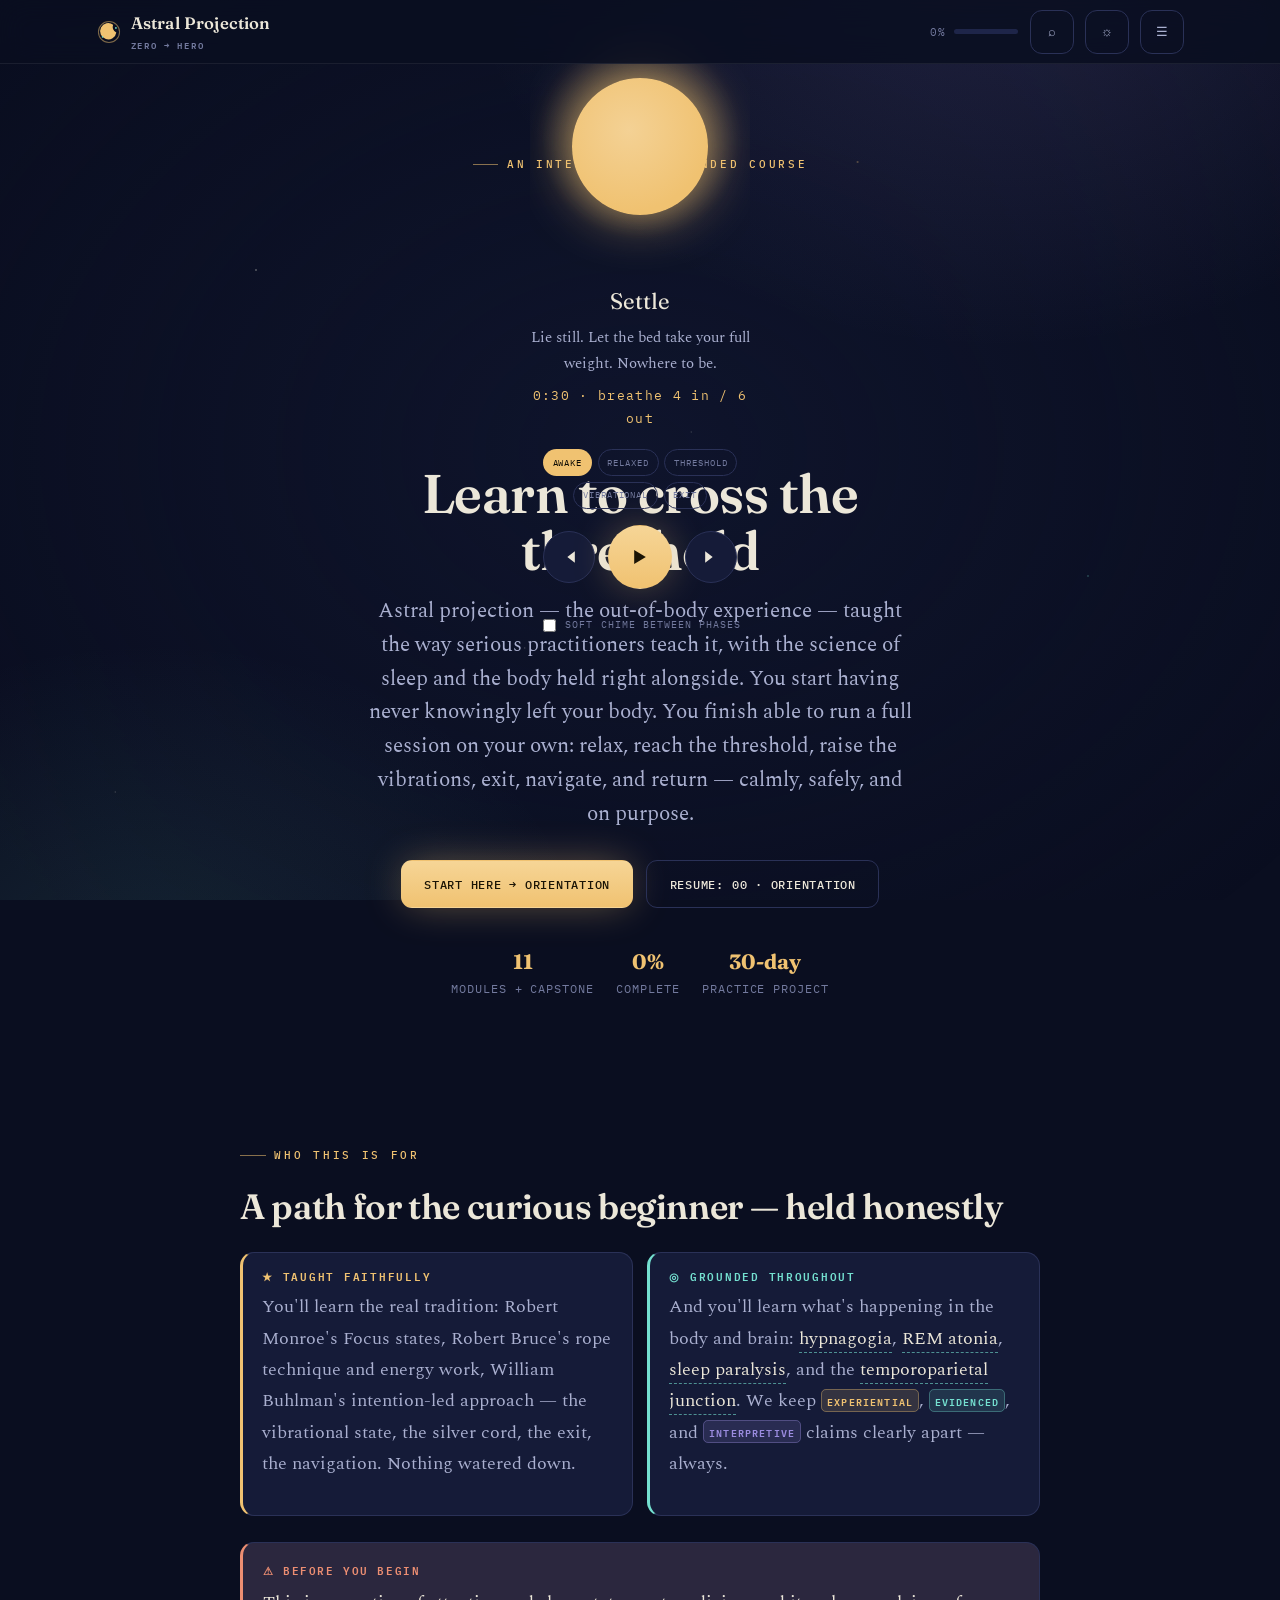
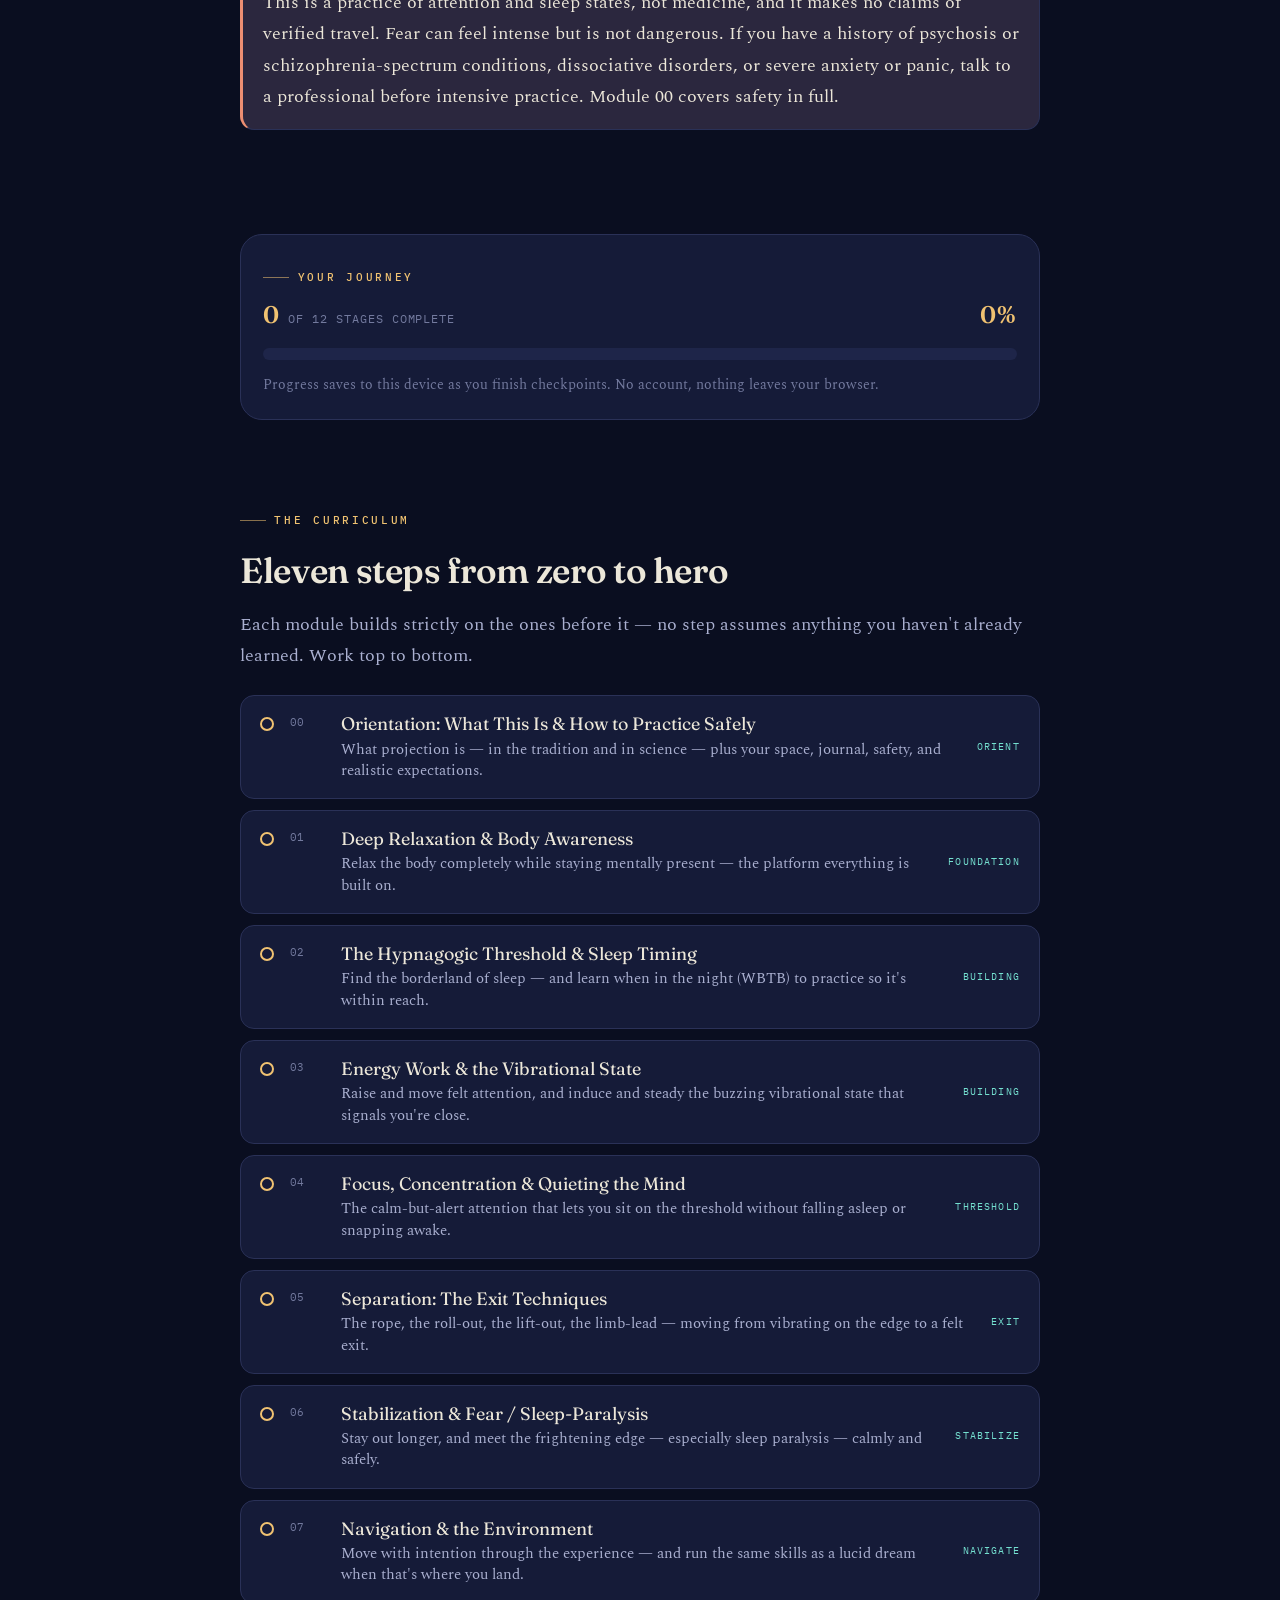
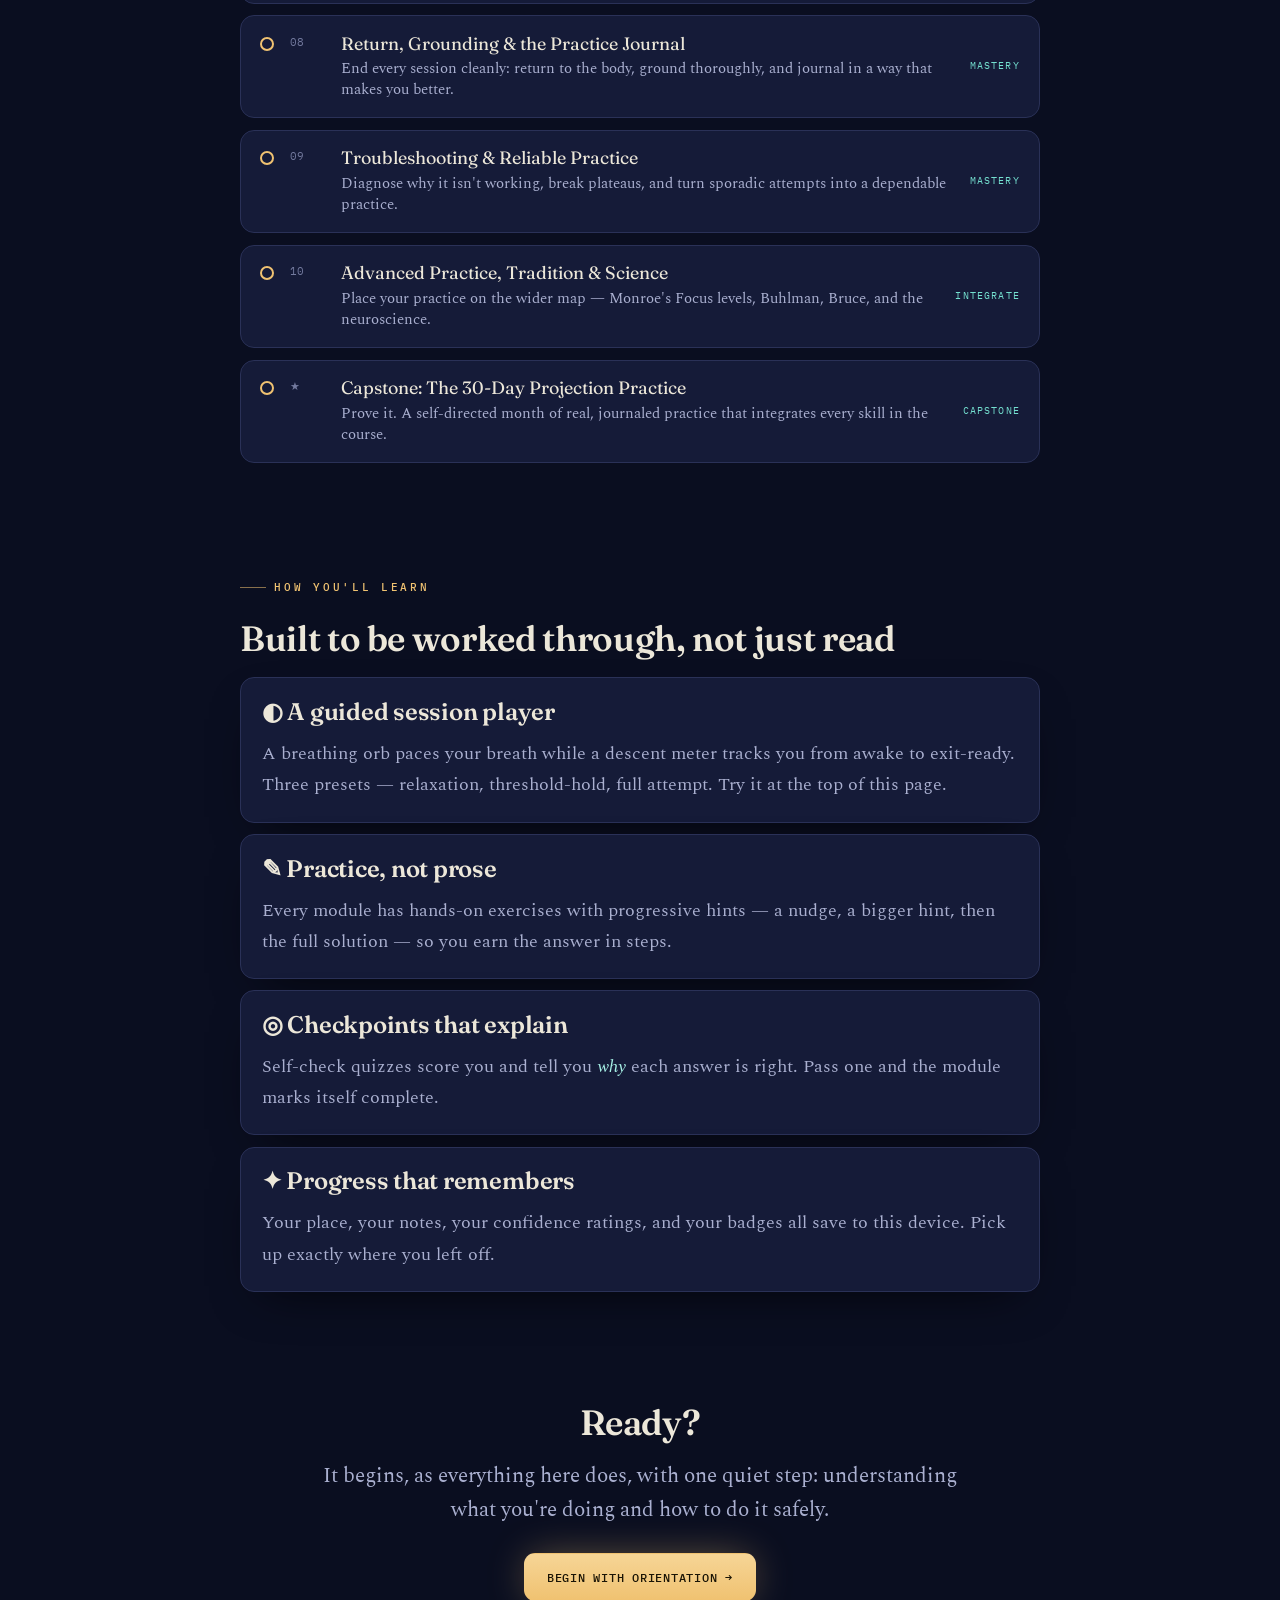
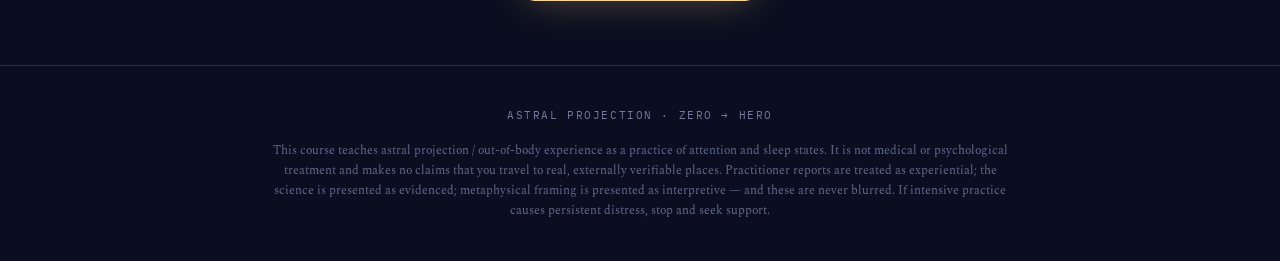
==== commit a8b28935: "Fix mobile + desktop UI across all 14 pages - Add favicon.svg (moon SVG) and wire <link rel="icon"> " ====
--- a/docs/index.html
+++ b/docs/index.html
@@ -8,6 +8,7 @@
   <link rel="preconnect" href="https://fonts.googleapis.com">
   <link rel="preconnect" href="https://fonts.gstatic.com" crossorigin>
   <link rel="stylesheet" href="assets/css/main.css">
+  <link rel="icon" href="favicon.svg" type="image/svg+xml">
 </head>
 <body data-module="home">
   <div class="skyfield"></div>
@@ -59,7 +60,7 @@
   <!-- search -->
   <div class="searchbox" role="dialog" aria-modal="true" aria-label="Search">
     <div class="search-panel">
-      <input type="search" placeholder="Search modules…  (press / anywhere)" aria-label="Search modules">
+      <input type="search" placeholder="Search modules…  (press / anywhere)" aria-label="Search modules" autocomplete="off">
       <div class="search-results"></div>
     </div>
   </div>
@@ -67,7 +68,7 @@
   <main id="main">
     <section class="hero wrap">
       <p class="eyebrow" style="justify-content:center">An interactive, grounded course</p>
-      <div class="orb-wrap"><div data-session-player="relaxation" data-presets="false" style="width:100%;margin:0;border:none;background:none;box-shadow:none;padding:0"></div></div>
+      <div class="orb-wrap"><div data-session-player="relaxation" data-presets="false"></div></div>
       <h1>Learn to cross the threshold</h1>
       <p class="lede">Astral projection — the out-of-body experience — taught the way serious practitioners teach it, with the science of sleep and the body held right alongside. You start having never knowingly left your body. You finish able to run a full session on your own: relax, reach the threshold, raise the vibrations, exit, navigate, and return — calmly, safely, and on purpose.</p>
       <div class="hero-cta">
--- a/docs/assets/css/main.css
+++ b/docs/assets/css/main.css
@@ -136,7 +136,7 @@
   text-transform:uppercase;color:var(--text-faint);display:block;margin-top:1px}
 .header-spring{flex:1 1 auto}
 .icon-btn{appearance:none;background:transparent;border:1px solid var(--border);
-  color:var(--text-soft);width:42px;height:42px;border-radius:11px;display:grid;place-items:center;
+  color:var(--text-soft);width:44px;height:44px;border-radius:12px;display:grid;place-items:center;
   cursor:pointer;transition:.18s var(--ease);flex:none}
 .icon-btn:hover{color:var(--accent);border-color:var(--accent)}
 .icon-btn svg{width:19px;height:19px}
@@ -199,6 +199,7 @@
 
 blockquote{margin:1.4rem 0;padding:.4rem 0 .4rem 1.2rem;border-left:2px solid var(--accent);
   font-style:italic;color:var(--text-soft)}
+.journal-entry{border-left:3px solid var(--border);padding-left:1rem;margin:1rem 0;color:var(--text-soft)}
 
 code{font-family:var(--font-mono);font-size:.86em;background:var(--surface-2);
   padding:.12em .42em;border-radius:6px;color:var(--accent-strong)}
@@ -225,7 +226,7 @@
 .btn-ghost:hover{border-color:var(--accent);color:var(--accent)}
 .btn-cyan{background:linear-gradient(180deg,var(--accent-2-strong),var(--accent-2));color:#04201c;box-shadow:var(--glow-cyan)}
 .btn-cyan:hover{transform:translateY(-2px);filter:brightness(1.05);color:#04201c}
-.btn:focus-visible,a:focus-visible,button:focus-visible,input:focus-visible,[tabindex]:focus-visible{
+.btn:focus-visible,a:focus-visible,button:focus-visible,input:focus-visible,textarea:focus-visible,[tabindex]:focus-visible{
   outline:2px solid var(--accent-2);outline-offset:3px;border-radius:6px}
 
 /* ----- Cards & surfaces ---------------------------------------------------- */
@@ -290,6 +291,7 @@
   background:var(--accent);padding:.3rem .7rem;border-bottom-right-radius:10px}
 .worked-example{padding-top:2.4rem}
 .worked-example h3,.worked-example h4{margin-top:0}
+.worked-example--alt{background:var(--surface-2)}
 
 /* Callouts */
 .callout{border-radius:var(--radius);padding:1.05rem 1.2rem 1.05rem 1.25rem;margin:1.5rem 0;
@@ -372,8 +374,8 @@
 .order-item.dragging{opacity:.55;border-color:var(--accent-2)}
 .order-item .grip{font-family:var(--font-mono);color:var(--text-faint);cursor:grab;font-size:1.1rem;line-height:1}
 .order-item .txt{flex:1}
-.order-move{display:flex;flex-direction:column;gap:2px}
-.order-move button{width:34px;height:24px;display:grid;place-items:center;background:var(--surface-2);
+.order-move{display:flex;flex-direction:column;gap:4px}
+.order-move button{min-width:44px;min-height:44px;width:44px;height:44px;display:grid;place-items:center;background:var(--surface-2);
   border:1px solid var(--border);border-radius:6px;color:var(--text-soft);cursor:pointer;font-size:.7rem}
 .order-move button:hover{color:var(--accent-2);border-color:var(--accent-2)}
 .order-item.correct{border-color:var(--good)}
@@ -407,7 +409,7 @@
 .confidence{display:flex;flex-wrap:wrap;align-items:center;gap:.6rem;margin:1.4rem 0}
 .confidence .c-label{font-family:var(--font-mono);font-size:.72rem;letter-spacing:.1em;text-transform:uppercase;color:var(--text-faint)}
 .confidence .dots{display:flex;gap:.4rem}
-.conf-dot{width:40px;height:40px;border-radius:10px;border:1px solid var(--border);background:var(--surface);
+.conf-dot{width:44px;height:44px;border-radius:10px;border:1px solid var(--border);background:var(--surface);
   cursor:pointer;display:grid;place-items:center;color:var(--text-faint);font-family:var(--font-mono);font-size:.8rem;transition:.15s}
 .conf-dot:hover{border-color:var(--accent)}
 .conf-dot.active{background:color-mix(in srgb,var(--accent) 18%,var(--surface));border-color:var(--accent);color:var(--accent)}
@@ -421,6 +423,7 @@
 .module-nav .dir{font-family:var(--font-mono);font-size:.66rem;letter-spacing:.16em;text-transform:uppercase;color:var(--text-faint)}
 .module-nav .ttl{font-family:var(--font-display);color:var(--text);font-size:1.05rem}
 .module-nav .next{text-align:right}
+@media(max-width:619px){.module-nav .next{text-align:left}}
 
 /* ----- TOC scroll-spy ------------------------------------------------------ */
 .layout{display:block}
@@ -563,11 +566,12 @@
 .sp-btn--play:hover{color:#1a1405;filter:brightness(1.06)}
 .sp-presets{display:flex;flex-wrap:wrap;gap:.5rem;justify-content:center;margin-top:1.2rem}
 .sp-preset{font-family:var(--font-mono);font-size:.66rem;letter-spacing:.08em;text-transform:uppercase;
-  background:transparent;border:1px solid var(--border);color:var(--text-soft);border-radius:99px;padding:.45rem .85rem;cursor:pointer;min-height:40px}
+  background:transparent;border:1px solid var(--border);color:var(--text-soft);border-radius:99px;padding:.45rem .85rem;cursor:pointer;min-height:44px}
 .sp-preset.active{border-color:var(--accent);color:var(--accent);background:color-mix(in srgb,var(--accent) 12%,transparent)}
 .sp-sound{display:flex;align-items:center;justify-content:center;gap:.5rem;margin-top:.9rem;
   font-family:var(--font-mono);font-size:.64rem;letter-spacing:.1em;text-transform:uppercase;color:var(--text-faint)}
 .sp-sound input{accent-color:var(--accent)}
+.sp-sound label{min-height:44px;display:inline-flex;align-items:center;gap:.4rem;cursor:pointer}
 
 /* ----- search -------------------------------------------------------------- */
 .searchbox{position:fixed;inset:0;z-index:70;display:none;align-items:flex-start;justify-content:center;
@@ -578,6 +582,7 @@
 .search-panel input{width:100%;border:none;background:transparent;color:var(--text);font-family:var(--font-body);
   font-size:1.1rem;padding:1.1rem 1.2rem;border-bottom:1px solid var(--border)}
 .search-panel input:focus{outline:none}
+.search-panel input:focus-visible{outline:2px solid var(--accent-2);outline-offset:3px;border-radius:6px}
 .search-results{max-height:50vh;overflow-y:auto;padding:.5rem}
 .search-results a{display:block;padding:.7rem .8rem;border-radius:9px;text-decoration:none;color:var(--text)}
 .search-results a:hover,.search-results a.sel{background:var(--surface)}
@@ -589,8 +594,10 @@
   text-align:center;color:var(--text-faint);font-size:.85rem}
 .site-footer .foot-disc{max-width:46rem;margin:1rem auto 0;font-size:.78rem;line-height:1.6;opacity:.85}
 .site-footer a{color:var(--text-soft)}
+.site-footer .mono{font-size:.7rem;letter-spacing:.14em;text-transform:uppercase}
 
 /* ----- utilities ----------------------------------------------------------- */
+.table-wrap{overflow-x:auto;-webkit-overflow-scrolling:touch;margin:1.3rem 0;border:1px solid var(--border);border-radius:var(--radius);background:var(--bg-raised)}
 .center{text-align:center}
 .muted{color:var(--text-soft)}
 .faint{color:var(--text-faint)}
@@ -600,4 +607,7 @@
 .skip-link{position:absolute;left:.6rem;top:-50px;z-index:100;background:var(--accent);color:#1a1405;
   padding:.6rem 1rem;border-radius:8px;font-family:var(--font-mono);font-size:.78rem;transition:top .2s}
 .skip-link:focus{top:calc(.6rem + var(--safe-t))}
+.lesson-eyebrow--spaced{margin-top:1.8rem}
+.commit-cell p{margin:0}
+.step-desc{margin:.4rem 0 0}
 [hidden]{display:none !important}
